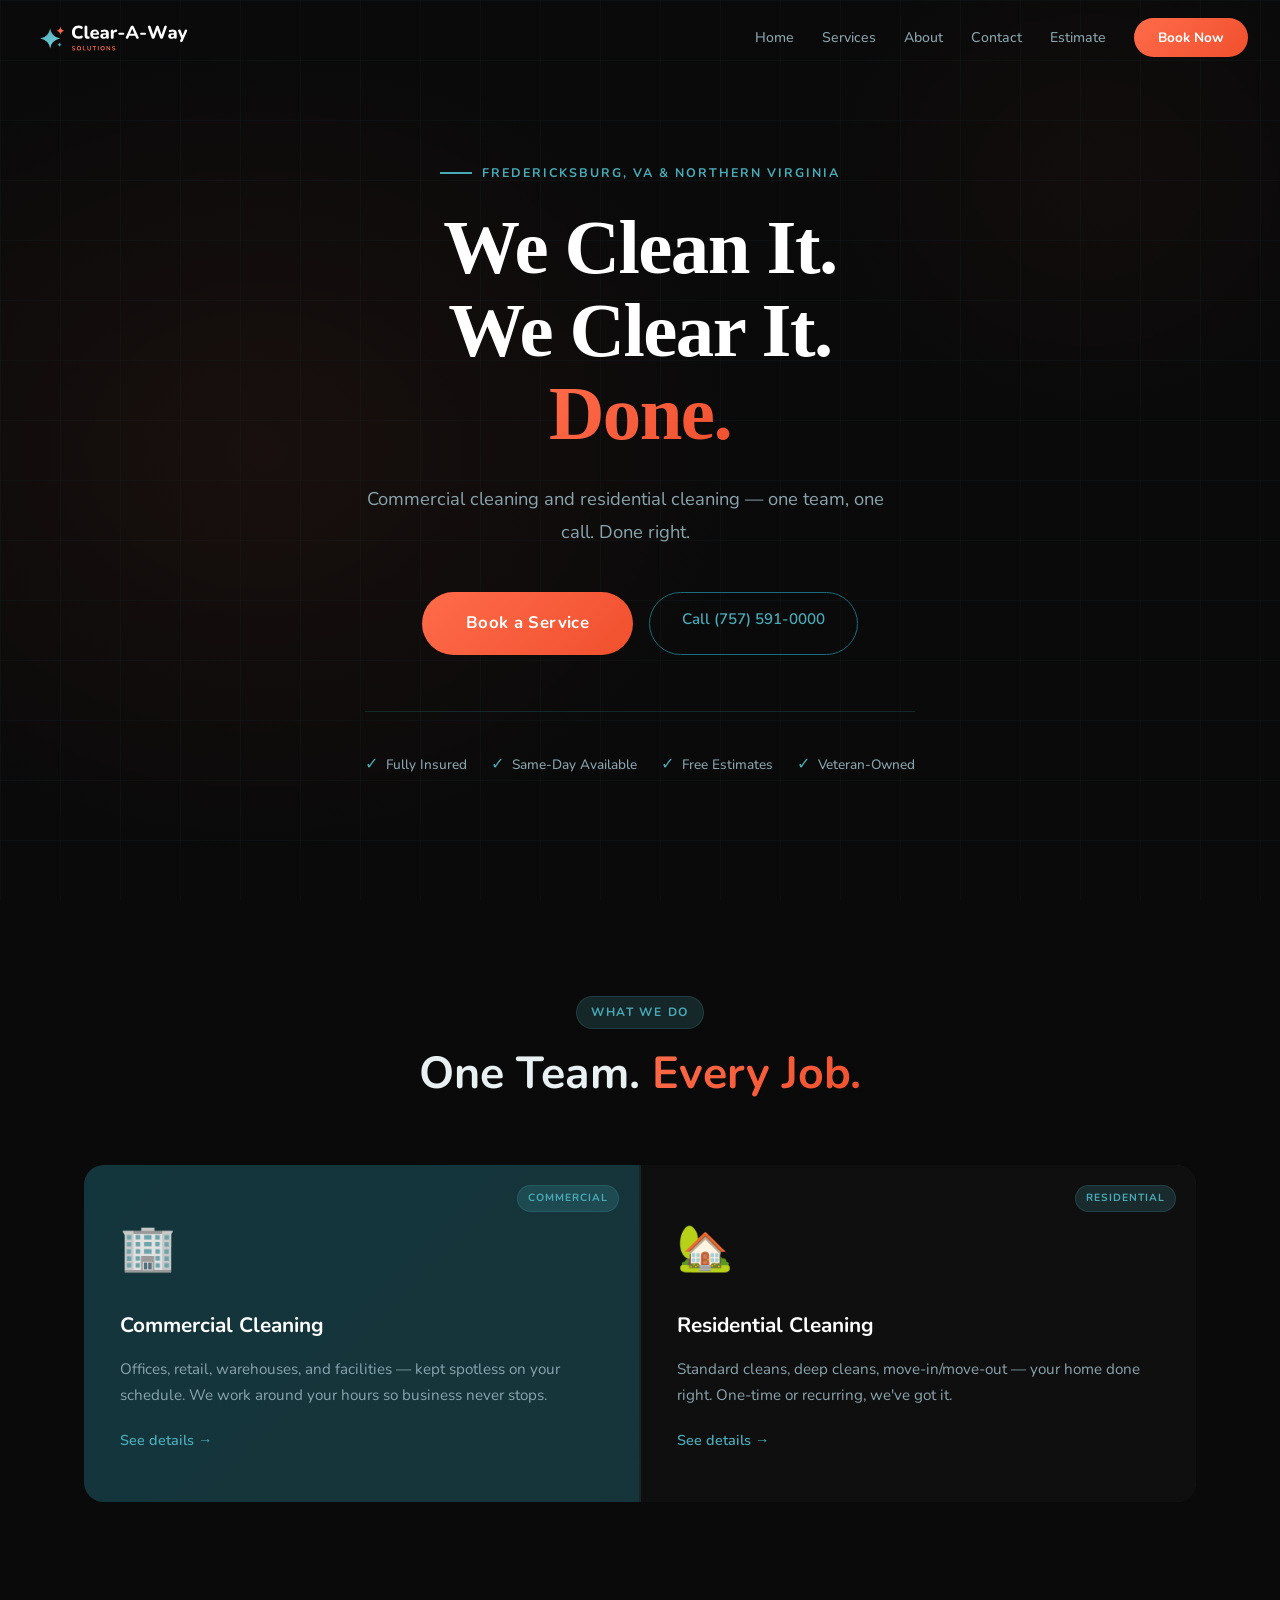
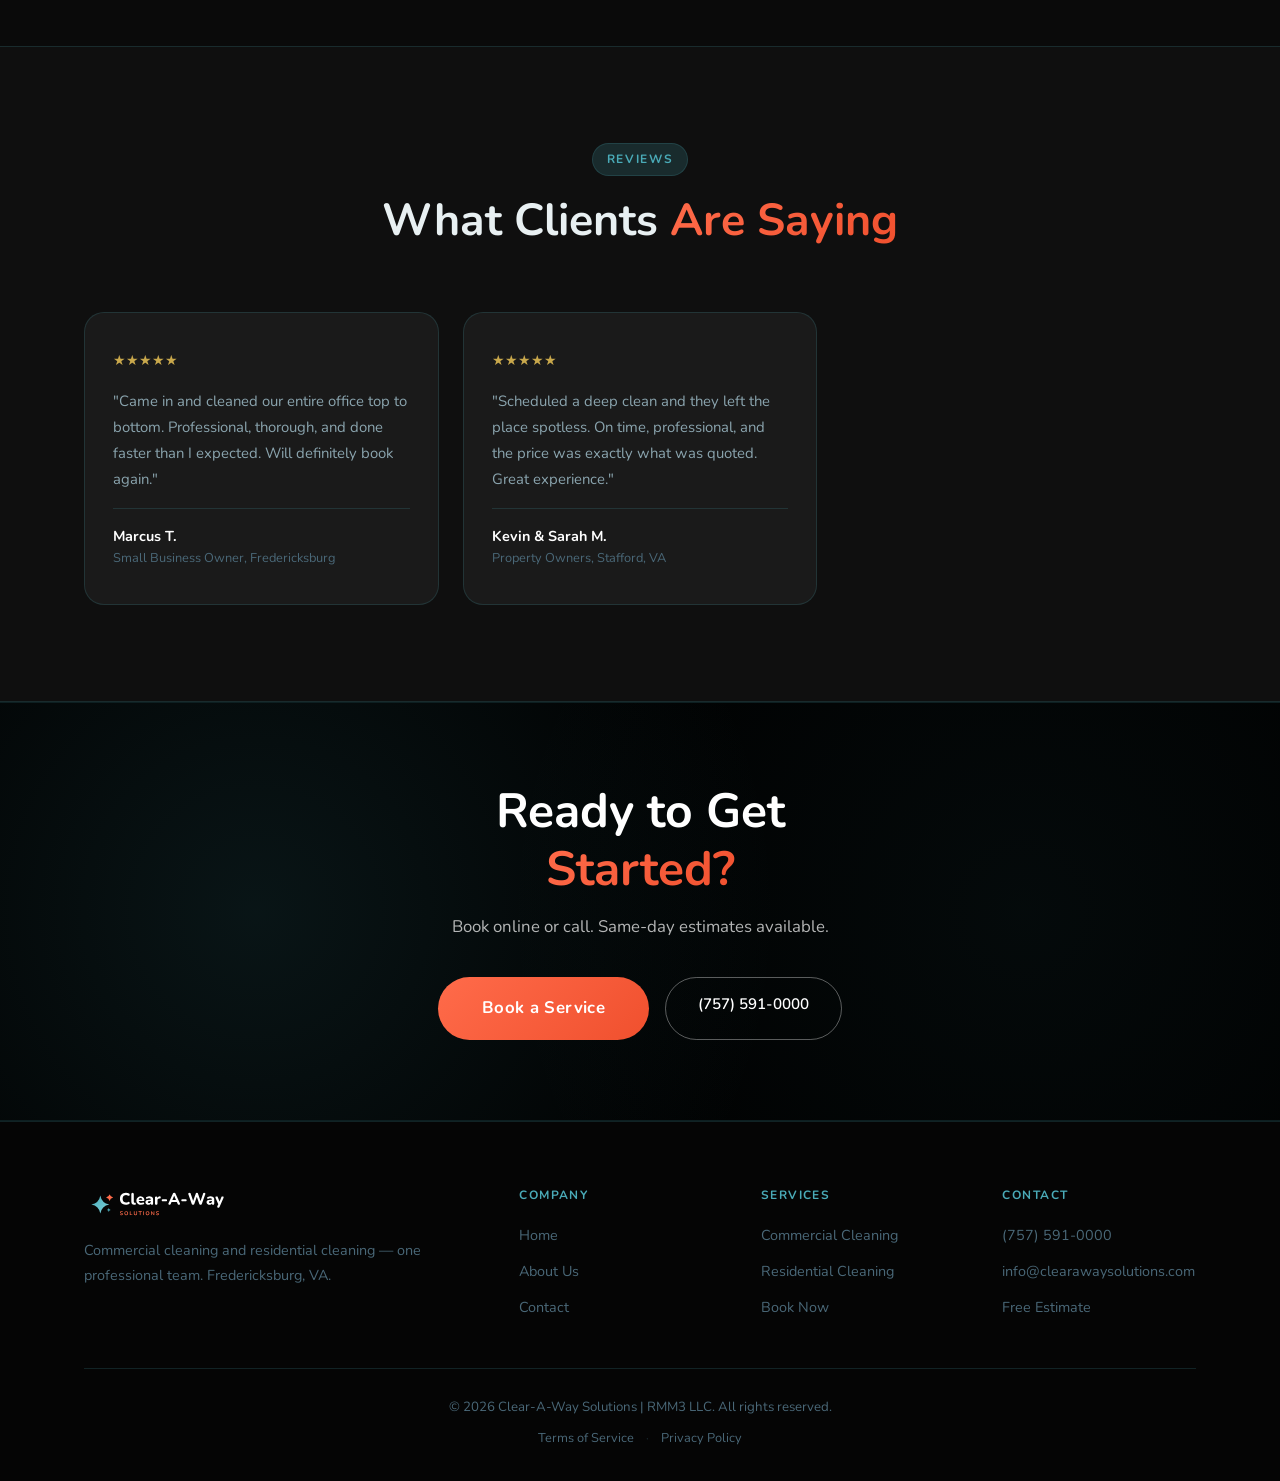
==== index.html @ 1d609810 "Site cleanup: fix stray divs, SEO files, consistency - services.html: remove stray closing divs that" ====
<!DOCTYPE html>
<html lang="en">
<head>
  <meta charset="UTF-8" />
  <meta name="viewport" content="width=device-width, initial-scale=1.0" />
  <title>Clear-A-Way Solutions | Commercial & Residential Cleaning — Fredericksburg, VA</title>
  <meta name="description" content="Clear-A-Way Solutions delivers commercial cleaning and residential cleaning in Fredericksburg, VA and Northern Virginia. One team. One call. Done right." />
  <meta name="robots" content="index, follow" />
  <link rel="canonical" href="https://clearawaysolutions.com/" />
  <meta property="og:title" content="Clear-A-Way Solutions | We Clean It. We Clear It. Done." />
  <meta property="og:description" content="Commercial cleaning and residential cleaning — delivered by one reliable team. Serving Fredericksburg, VA." />
  <meta property="og:url" content="https://clearawaysolutions.com/" />
  <meta property="og:type" content="website" />
  <script type="application/ld+json">
  {
    "@context": "https://schema.org",
    "@type": "LocalBusiness",
    "name": "Clear-A-Way Solutions",
    "legalName": "RMM3 LLC",
    "description": "Commercial cleaning and residential cleaning services. One team, one call.",
    "url": "https://clearawaysolutions.com",
    "telephone": "+17575910000",
    "email": "info@clearawaysolutions.com",
    "address": {
      "@type": "PostalAddress",
      "addressLocality": "Fredericksburg",
      "addressRegion": "VA",
      "addressCountry": "US"
    },
    "areaServed": "Fredericksburg, VA and Northern Virginia",
    "serviceType": ["Commercial Cleaning", "Residential Cleaning"],
    "priceRange": "$$"
  }
  </script>
  <link rel="icon" type="image/png" sizes="64x64"  href="favicon/favicon-64.png" />
  <link rel="icon" type="image/png" sizes="256x256" href="favicon/favicon-256.png" />
  <link rel="icon" type="image/png" sizes="512x512" href="favicon/favicon-512.png" />
  <link rel="manifest" href="site.webmanifest" />
  <meta name="theme-color" content="#000000" />
  <link rel="stylesheet" href="styles.css" />
  <link href="https://fonts.googleapis.com/css2?family=Nunito:wght@600;700;800&display=swap" rel="stylesheet" />
</head>
<body>

  <!-- Navigation -->
  <nav class="navbar" id="navbar">
    <div class="nav-container">
      <a href="/" class="nav-logo">
        <img src="logo/logo-horizontal-reverse.svg" alt="Clear-A-Way Solutions" class="logo-img" />
      </a>
      <ul class="nav-links" id="nav-links">
        <li><a href="/">Home</a></li>
        <li><a href="services">Services</a></li>
        <li><a href="about">About</a></li>
        <li><a href="contact">Contact</a></li>
        <li><a href="estimate">Estimate</a></li>
        <li><a href="book" class="nav-cta">Book Now</a></li>
      </ul>
      <button class="hamburger" id="hamburger" aria-label="Toggle menu" aria-expanded="false">
        <span></span><span></span><span></span>
      </button>
    </div>
  </nav>

  <!-- Hero -->
  <section class="hero" id="home">
    <div class="hero-bg"></div>
    <div class="hero-grid-overlay"></div>
    <div class="hero-content">
      <p class="hero-eyebrow">Fredericksburg, VA &amp; Northern Virginia</p>
      <h1>We Clean It.<br/>We Clear It.<br/><span class="gradient-text">Done.</span></h1>
      <p class="hero-sub">Commercial cleaning and residential cleaning — one team, one call. Done right.</p>
      <div class="hero-actions">
        <a href="book" class="btn-primary large">Book a Service</a>
        <a href="tel:+17575910000" class="btn-ghost">Call (757) 591-0000</a>
      </div>
      <div class="hero-badges">
        <div class="hero-badge"><span class="hero-badge-icon">✓</span> Fully Insured</div>
        <div class="hero-badge"><span class="hero-badge-icon">✓</span> Same-Day Available</div>
        <div class="hero-badge"><span class="hero-badge-icon">✓</span> Free Estimates</div>
        <div class="hero-badge"><span class="hero-badge-icon">✓</span> Veteran-Owned</div>
      </div>
    </div>
  </section>

  <!-- Services -->
  <section class="services section" id="services">
    <div class="container">
      <div class="section-header">
        <span class="section-label">What We Do</span>
        <h2>One Team. <span class="gradient-text">Every Job.</span></h2>
      </div>
      <div class="services-grid">
        <div class="service-card featured">
          <span class="service-tag">Commercial</span>
          <span class="service-icon">🏢</span>
          <h3>Commercial Cleaning</h3>
          <p>Offices, retail, warehouses, and facilities — kept spotless on your schedule. We work around your hours so business never stops.</p>
          <a href="services#commercial" class="service-link">See details &rarr;</a>
        </div>
        <div class="service-card">
          <span class="service-tag">Residential</span>
          <span class="service-icon">🏡</span>
          <h3>Residential Cleaning</h3>
          <p>Standard cleans, deep cleans, move-in/move-out — your home done right. One-time or recurring, we've got it.</p>
          <a href="services#residential" class="service-link">See details &rarr;</a>
        </div>
      </div>
    </div>
  </section>

  <!-- Testimonials -->
  <section class="testimonials section">
    <div class="container">
      <div class="section-header">
        <span class="section-label">Reviews</span>
        <h2>What Clients <span class="gradient-text">Are Saying</span></h2>
      </div>
      <div class="testimonials-grid">
        <div class="testimonial-card">
          <div class="testimonial-stars">★★★★★</div>
          <p class="testimonial-text">"Came in and cleaned our entire office top to bottom. Professional, thorough, and done faster than I expected. Will definitely book again."</p>
          <div class="testimonial-author">
            <div class="testimonial-name">Marcus T.</div>
            <div class="testimonial-role">Small Business Owner, Fredericksburg</div>
          </div>
        </div>
        <div class="testimonial-card">
          <div class="testimonial-stars">★★★★★</div>
          <p class="testimonial-text">"Scheduled a deep clean and they left the place spotless. On time, professional, and the price was exactly what was quoted. Great experience."</p>
          <div class="testimonial-author">
            <div class="testimonial-name">Kevin &amp; Sarah M.</div>
            <div class="testimonial-role">Property Owners, Stafford, VA</div>
          </div>
        </div>
      </div>
    </div>
  </section>

  <!-- CTA Band -->
  <section class="cta-band">
    <div class="cta-band-inner">
      <h2>Ready to Get<br/><span class="gradient-text">Started?</span></h2>
      <p>Book online or call. Same-day estimates available.</p>
      <div class="cta-band-actions">
        <a href="book" class="btn-primary large">Book a Service</a>
        <a href="tel:+17575910000" class="btn-ghost">(757) 591-0000</a>
      </div>
    </div>
  </section>

  <!-- Footer -->
  <footer class="footer">
    <div class="container">
      <div class="footer-grid">
        <div class="footer-brand">
          <a href="/" class="nav-logo">
            <img src="logo/logo-horizontal-reverse.svg" alt="Clear-A-Way Solutions" class="logo-img logo-footer" />
          </a>
          <p>Commercial cleaning and residential cleaning — one professional team. Fredericksburg, VA.</p>
        </div>
        <div class="footer-links">
          <h4>Company</h4>
          <ul>
            <li><a href="/">Home</a></li>
            <li><a href="about">About Us</a></li>
            <li><a href="contact">Contact</a></li>
          </ul>
        </div>
        <div class="footer-links">
          <h4>Services</h4>
          <ul>
            <li><a href="services#commercial">Commercial Cleaning</a></li>
            <li><a href="services#residential">Residential Cleaning</a></li>
            <li><a href="book">Book Now</a></li>
          </ul>
        </div>
        <div class="footer-links">
          <h4>Contact</h4>
          <ul>
            <li><a href="tel:+17575910000">(757) 591-0000</a></li>
            <li><a href="mailto:info@clearawaysolutions.com">info@clearawaysolutions.com</a></li>
            <li><a href="estimate">Free Estimate</a></li>
          </ul>
        </div>
      </div>
      <div class="footer-bottom">
        <p>&copy; 2026 Clear-A-Way Solutions | RMM3 LLC. All rights reserved.</p>
        <div class="footer-legal">
          <a href="terms">Terms of Service</a>
          <span>·</span>
          <a href="privacy">Privacy Policy</a>
        </div>
      </div>
    </div>
  </footer>

  <script src="main.js"></script>
</body>
</html>
---- styles.css ----
/* ===== RESET & BASE ===== */
*, *::before, *::after { box-sizing: border-box; margin: 0; padding: 0; }

:root {
  --teal-dark: #0f4a58;
  --teal-mid: #1a6b7c;
  --teal-light: #4aabb8;
  --teal-glow: rgba(74, 171, 184, 0.18);
  --coral: #FF6B4A;
  --coral-dark: #F0502E;
  --coral-glow: rgba(255, 107, 74, 0.2);
  --bg: #0A0A0A;
  --bg-card: #0f0f0f;
  --bg-card-2: #141414;
  --bg-card-3: #1a1a1a;
  --text: #e8f0f2;
  --text-mid: #8aa4ae;
  --text-light: #4a6878;
  --white: #ffffff;
  --border: rgba(74, 171, 184, 0.18);
  --border-solid: #1c2e36;
  --gold: #c9a84c;
  --shadow: 0 4px 24px rgba(0, 0, 0, 0.5);
  --shadow-lg: 0 12px 48px rgba(0, 0, 0, 0.7);
  --shadow-teal: 0 8px 32px rgba(74, 171, 184, 0.15);
  --radius: 12px;
  --radius-lg: 20px;
}

html { scroll-behavior: smooth; }

body {
  font-family: 'Nunito', sans-serif;
  color: var(--text);
  background: var(--bg);
  line-height: 1.6;
  overflow-x: hidden;
}

.container { max-width: 1160px; margin: 0 auto; padding: 0 24px; }
.section { padding: 96px 0; }

/* ===== GRADIENT TEXT ===== */
.gradient-text {
  background: linear-gradient(135deg, var(--coral), var(--coral-dark));
  -webkit-background-clip: text;
  -webkit-text-fill-color: transparent;
  background-clip: text;
}

/* ===== BUTTONS ===== */
.btn-primary {
  display: inline-block;
  background: linear-gradient(135deg, var(--coral), var(--coral-dark));
  color: var(--white);
  padding: 14px 32px;
  border-radius: 50px;
  text-decoration: none;
  font-weight: 700;
  font-size: 0.95rem;
  letter-spacing: 0.02em;
  transition: transform 0.2s, box-shadow 0.2s;
  border: none;
  cursor: pointer;
}
.btn-primary:hover { transform: translateY(-2px); box-shadow: 0 8px 32px var(--coral-glow); }
.btn-primary.large { padding: 18px 44px; font-size: 1.05rem; }
.btn-primary.full-width { width: 100%; text-align: center; }

.btn-ghost {
  display: inline-block;
  color: var(--teal-light);
  padding: 14px 32px;
  border-radius: 50px;
  text-decoration: none;
  font-weight: 600;
  font-size: 0.95rem;
  border: 1.5px solid var(--teal-mid);
  transition: background 0.2s, border-color 0.2s;
}
.btn-ghost:hover { background: var(--teal-glow); border-color: var(--teal-light); }

/* ===== SECTION LABELS ===== */
.section-label {
  display: inline-block;
  text-transform: uppercase;
  letter-spacing: 0.14em;
  font-size: 0.75rem;
  font-weight: 700;
  color: var(--teal-light);
  background: var(--teal-glow);
  border: 1px solid var(--border);
  padding: 6px 14px;
  border-radius: 50px;
  margin-bottom: 18px;
}

.section-header {
  text-align: center;
  max-width: 640px;
  margin: 0 auto 64px;
}
.section-header h2 { font-size: clamp(2rem, 4vw, 2.8rem); line-height: 1.2; margin-bottom: 16px; }
.section-header p { color: var(--text-mid); font-size: 1.05rem; }

/* ===== NAVBAR ===== */
.navbar {
  position: fixed;
  top: 0; left: 0; right: 0;
  z-index: 100;
  padding: 0;
  transition: background 0.3s, box-shadow 0.3s, border-color 0.3s;
  border-bottom: 1px solid transparent;
}
.navbar.scrolled {
  background: rgba(10, 10, 10, 0.96);
  backdrop-filter: blur(12px);
  box-shadow: 0 2px 24px rgba(0, 0, 0, 0.5);
  border-bottom-color: var(--border);
}
.nav-container {
  max-width: 1400px;
  margin: 0 auto;
  padding: 0 32px;
  height: 76px;
  display: flex;
  align-items: center;
  justify-content: space-between;
}
.nav-logo { display: flex; align-items: center; text-decoration: none; }
.logo-img { height: 40px; width: auto; display: block; }
.logo-img.logo-footer { height: 36px; }
.nav-links {
  display: flex;
  align-items: center;
  gap: 28px;
  list-style: none;
}
.nav-links a {
  text-decoration: none;
  color: var(--text-mid);
  font-size: 0.88rem;
  font-weight: 500;
  transition: color 0.2s;
}
.nav-links a:hover { color: var(--teal-light); }
.nav-links .nav-cta {
  background: linear-gradient(135deg, var(--coral), var(--coral-dark));
  color: var(--white) !important;
  padding: 10px 24px;
  border-radius: 50px;
  font-weight: 700;
  font-size: 0.85rem;
  transition: transform 0.2s, box-shadow 0.2s !important;
}
.nav-links .nav-cta:hover { transform: translateY(-1px); box-shadow: 0 4px 16px var(--coral-glow); opacity: 1; }
.hamburger { display: none; flex-direction: column; gap: 5px; background: none; border: none; cursor: pointer; padding: 4px; }
.hamburger span { display: block; width: 24px; height: 2px; background: var(--text-mid); border-radius: 2px; transition: 0.3s; }

/* ===== HERO ===== */
.hero {
  min-height: 100vh;
  display: flex;
  align-items: center;
  justify-content: center;
  position: relative;
  overflow: hidden;
  padding: 120px 24px 80px;
}
.hero-bg {
  position: absolute;
  inset: 0;
  background:
    radial-gradient(ellipse 60% 70% at 20% 50%, rgba(255, 107, 74, 0.06) 0%, transparent 65%),
    radial-gradient(ellipse 40% 50% at 85% 20%, rgba(255, 107, 74, 0.03) 0%, transparent 55%);
  z-index: 0;
}
.hero-grid-overlay {
  position: absolute;
  inset: 0;
  background-image:
    linear-gradient(rgba(74,171,184,0.04) 1px, transparent 1px),
    linear-gradient(90deg, rgba(74,171,184,0.04) 1px, transparent 1px);
  background-size: 60px 60px;
  z-index: 1;
}
.hero-content {
  position: relative;
  z-index: 2;
  max-width: 760px;
  margin: 0 auto;
  text-align: center;
}
.hero-content .hero-eyebrow {
  justify-content: center;
}
.hero-content .hero-actions {
  justify-content: center;
}
.hero-content .hero-badges {
  justify-content: center;
}
.hero-eyebrow {
  font-size: 0.78rem;
  font-weight: 700;
  letter-spacing: 0.16em;
  text-transform: uppercase;
  color: var(--teal-light);
  margin-bottom: 24px;
  display: flex;
  align-items: center;
  gap: 10px;
}
.hero-eyebrow::before {
  content: '';
  display: block;
  width: 32px;
  height: 2px;
  background: var(--teal-light);
}
.hero h1 {
  font-family: 'Playfair Display', serif;
  font-size: clamp(3rem, 6vw, 5.2rem);
  line-height: 1.08;
  color: var(--white);
  margin-bottom: 28px;
  letter-spacing: -0.02em;
}
.hero-sub {
  font-size: 1.15rem;
  color: var(--text-mid);
  line-height: 1.75;
  max-width: 520px;
  margin-bottom: 44px;
}
.hero-actions { display: flex; gap: 16px; flex-wrap: wrap; }

.hero-badges {
  display: flex;
  gap: 24px;
  flex-wrap: wrap;
  margin-top: 56px;
  padding-top: 40px;
  border-top: 1px solid var(--border);
}
.hero-badge {
  display: flex;
  align-items: center;
  gap: 8px;
  font-size: 0.85rem;
  color: var(--text-mid);
  font-weight: 500;
}
.hero-badge-icon { color: var(--teal-light); font-size: 1rem; }

/* ===== STATS BAR ===== */
.stats-bar {
  background: var(--bg-card);
  border-top: 1px solid var(--border);
  border-bottom: 1px solid var(--border);
  padding: 36px 0;
}
.stats-grid {
  display: grid;
  grid-template-columns: repeat(4, 1fr);
  gap: 0;
}
.stat-item {
  text-align: center;
  padding: 0 24px;
  border-right: 1px solid var(--border);
}
.stat-item:last-child { border-right: none; }
.stat-number {
  font-size: 2.4rem;
  font-weight: 800;
  line-height: 1;
  margin-bottom: 6px;
  background: linear-gradient(135deg, var(--teal-mid), var(--teal-light));
  -webkit-background-clip: text;
  -webkit-text-fill-color: transparent;
  background-clip: text;
}
.stat-label { font-size: 0.85rem; color: var(--text-light); font-weight: 500; }

/* ===== SERVICES ===== */
.services { background: var(--bg); }
.services-grid {
  display: grid;
  grid-template-columns: repeat(2, 1fr);
  gap: 2px;
  background: var(--border);
  border-radius: var(--radius-lg);
  overflow: hidden;
  margin-bottom: 48px;
}
.service-card {
  background: var(--bg-card);
  padding: 48px 36px;
  transition: background 0.2s;
  position: relative;
}
.service-card:hover { background: var(--bg-card-2); }
.service-card.featured {
  background: linear-gradient(135deg, rgba(15,74,88,0.4), rgba(26,107,124,0.2));
}
.service-card.featured:hover {
  background: linear-gradient(135deg, rgba(15,74,88,0.55), rgba(26,107,124,0.35));
}
.service-icon {
  font-size: 2.8rem;
  margin-bottom: 24px;
  display: block;
}
.service-card h3 {
  font-size: 1.3rem;
  font-weight: 700;
  color: var(--white);
  margin-bottom: 14px;
}
.service-card p { color: var(--text-mid); font-size: 0.95rem; line-height: 1.75; margin-bottom: 12px; }
.service-tag {
  position: absolute;
  top: 20px; right: 20px;
  background: var(--teal-glow);
  border: 1px solid var(--border);
  color: var(--teal-light);
  font-size: 0.65rem;
  font-weight: 700;
  letter-spacing: 0.1em;
  padding: 4px 10px;
  border-radius: 50px;
  text-transform: uppercase;
}
.service-features {
  list-style: none;
  display: flex;
  flex-direction: column;
  gap: 8px;
}
.service-features li {
  font-size: 0.87rem;
  color: var(--text-mid);
  padding-left: 18px;
  position: relative;
}
.service-features li::before {
  content: '→';
  position: absolute;
  left: 0;
  color: var(--teal-light);
  font-size: 0.8rem;
}
.service-link {
  display: inline-block;
  color: var(--teal-light);
  font-size: 0.9rem;
  font-weight: 600;
  text-decoration: none;
  margin-top: 8px;
  transition: color 0.2s;
}
.service-link:hover { color: var(--white); }

.services-cta {
  text-align: center;
  padding: 48px 40px;
  background: var(--bg-card);
  border: 1px solid var(--border);
  border-radius: var(--radius-lg);
}
.services-cta h3 { font-size: 1.6rem; font-weight: 700; color: var(--white); margin-bottom: 12px; }
.services-cta p { color: var(--text-mid); margin-bottom: 28px; }
.services-cta-actions { display: flex; gap: 16px; justify-content: center; flex-wrap: wrap; }

/* ===== TRUST STRIP ===== */
.trust-strip {
  display: flex;
  flex-wrap: wrap;
  justify-content: center;
  gap: 10px 28px;
  margin-top: 40px;
  padding-top: 28px;
  border-top: 1px solid var(--border);
}
.trust-strip span {
  position: relative;
  color: var(--text-mid);
  font-size: 0.88rem;
  font-weight: 600;
  padding-left: 22px;
}
.trust-strip span::before { content: '✓'; position: absolute; left: 0; color: var(--teal-light); font-weight: 700; }

/* ===== WHY US ===== */
.why-us { background: var(--bg-card); border-top: 1px solid var(--border); border-bottom: 1px solid var(--border); }
.why-grid {
  display: grid;
  grid-template-columns: repeat(4, 1fr);
  gap: 32px;
}
.why-item {
  padding: 32px 0;
  border-top: 2px solid var(--border);
  transition: border-color 0.2s;
}
.why-item:hover { border-top-color: var(--teal-light); }
.why-number { font-size: 2.8rem; font-weight: 800; color: var(--border-solid); line-height: 1; margin-bottom: 16px; }
.why-item h3 { font-size: 1.05rem; font-weight: 700; color: var(--white); margin-bottom: 12px; }
.why-item p { color: var(--text-mid); font-size: 0.9rem; line-height: 1.7; }

/* ===== PROCESS ===== */
.process { background: var(--bg); }
.process-track {
  max-width: 760px;
  margin: 0 auto;
  display: flex;
  flex-direction: column;
  gap: 0;
}
.process-step {
  display: flex;
  align-items: flex-start;
  gap: 28px;
  padding: 32px 36px;
  background: var(--bg-card);
  border: 1px solid var(--border);
  border-radius: var(--radius-lg);
  transition: border-color 0.2s, transform 0.2s;
  position: relative;
}
.process-step:hover { border-color: var(--teal-mid); transform: translateX(4px); }
.process-connector {
  display: flex;
  justify-content: center;
  align-items: center;
  height: 20px;
  color: var(--teal-mid);
  font-size: 1.2rem;
}
.step-number {
  min-width: 52px;
  height: 52px;
  border-radius: 50%;
  background: linear-gradient(135deg, var(--teal-dark), var(--teal-mid));
  color: var(--white);
  font-size: 1.25rem;
  font-weight: 800;
  display: flex;
  align-items: center;
  justify-content: center;
  flex-shrink: 0;
}
.step-content h3 { font-size: 1.1rem; font-weight: 700; color: var(--white); margin-bottom: 8px; }
.step-content p { color: var(--text-mid); font-size: 0.93rem; line-height: 1.7; }

/* ===== ABOUT SECTION (homepage) ===== */
.about-band { background: var(--bg-card); border-top: 1px solid var(--border); border-bottom: 1px solid var(--border); }
.about-band-grid {
  display: grid;
  grid-template-columns: 1fr 1fr;
  gap: 80px;
  align-items: center;
}
.about-band-text h2 { font-size: clamp(2rem, 4vw, 2.8rem); line-height: 1.2; margin-bottom: 20px; }
.about-band-text p { color: var(--text-mid); line-height: 1.8; margin-bottom: 16px; font-size: 0.97rem; }
.about-band-visual {
  display: grid;
  grid-template-columns: 1fr 1fr;
  gap: 16px;
}
.about-card {
  background: var(--bg-card-3);
  border: 1px solid var(--border);
  border-radius: var(--radius);
  padding: 28px 24px;
  transition: border-color 0.2s;
}
.about-card:hover { border-color: var(--teal-mid); }
.about-card-icon { font-size: 1.8rem; margin-bottom: 12px; }
.about-card h4 { font-size: 0.95rem; font-weight: 700; color: var(--white); margin-bottom: 6px; }
.about-card p { font-size: 0.82rem; color: var(--text-mid); line-height: 1.6; }

/* ===== CONTACT / FORM ===== */
.contact-section { background: var(--bg); }
.contact-grid { display: grid; grid-template-columns: 1fr 1.5fr; gap: 72px; align-items: start; }
.contact-info h2 { font-size: clamp(1.8rem, 3.5vw, 2.4rem); line-height: 1.25; margin-bottom: 16px; }
.contact-info p { color: var(--text-mid); line-height: 1.8; margin-bottom: 32px; }
.contact-details { display: flex; flex-direction: column; gap: 20px; }
.contact-item { display: flex; align-items: center; gap: 14px; }
.contact-item a { color: var(--text-mid); text-decoration: none; font-size: 0.97rem; font-weight: 500; transition: color 0.2s; }
.contact-item a:hover { color: var(--teal-light); }
.contact-item span.val { color: var(--text-mid); font-size: 0.97rem; }
.contact-icon {
  width: 40px;
  height: 40px;
  border-radius: 50%;
  background: var(--teal-glow);
  border: 1px solid var(--border);
  display: flex;
  align-items: center;
  justify-content: center;
  font-size: 1rem;
  flex-shrink: 0;
}

.contact-form {
  background: var(--bg-card);
  border: 1px solid var(--border);
  border-radius: var(--radius-lg);
  padding: 44px;
  display: flex;
  flex-direction: column;
  gap: 20px;
}
.form-row { display: grid; grid-template-columns: 1fr 1fr; gap: 16px; }
.form-group { display: flex; flex-direction: column; gap: 8px; }
.form-group label { font-size: 0.82rem; font-weight: 600; color: var(--text-mid); letter-spacing: 0.04em; text-transform: uppercase; }
.form-group input, .form-group select, .form-group textarea {
  padding: 14px 16px;
  border: 1.5px solid var(--border-solid);
  border-radius: 10px;
  font-size: 0.93rem;
  font-family: 'Inter', sans-serif;
  color: var(--text);
  background: var(--bg-card-3);
  transition: border-color 0.2s, box-shadow 0.2s;
  outline: none;
}
.form-group input::placeholder, .form-group textarea::placeholder { color: var(--text-light); }
.form-group select option { background: #1a1a1a; color: var(--text); }
.form-group input:focus, .form-group select:focus, .form-group textarea:focus {
  border-color: var(--teal-mid);
  box-shadow: 0 0 0 3px rgba(74, 171, 184, 0.1);
}
.form-group textarea { resize: vertical; }
.form-note { font-size: 0.78rem; color: var(--text-light); text-align: center; }

/* ===== CTA BAND ===== */
.cta-band {
  background: #000000;
  border-top: 1px solid var(--border);
  border-bottom: 1px solid var(--border);
  text-align: center;
  padding: 80px 24px;
  position: relative;
  overflow: hidden;
}
.cta-band::before {
  content: '';
  position: absolute;
  inset: 0;
  background-image:
    radial-gradient(circle at 20% 50%, rgba(74,171,184,0.12) 0%, transparent 50%),
    radial-gradient(circle at 80% 50%, rgba(74,171,184,0.06) 0%, transparent 50%);
}
.cta-band-inner { position: relative; z-index: 1; max-width: 600px; margin: 0 auto; }
.cta-band h2 { font-size: clamp(2rem, 4vw, 3rem); color: var(--white); margin-bottom: 16px; line-height: 1.2; }
.cta-band p { color: rgba(255,255,255,0.7); margin-bottom: 36px; font-size: 1.05rem; }
.cta-band-actions { display: flex; gap: 16px; justify-content: center; flex-wrap: wrap; }
.cta-band .btn-ghost { color: var(--white); border-color: rgba(255,255,255,0.35); }
.cta-band .btn-ghost:hover { background: rgba(255,255,255,0.1); }

/* ===== FOOTER ===== */
.footer {
  background: #050505;
  border-top: 1px solid var(--border);
  padding: 64px 0 32px;
}
.footer-grid { display: grid; grid-template-columns: 2fr 1fr 1fr 1fr; gap: 48px; margin-bottom: 48px; }
.footer-brand p { color: var(--text-light); font-size: 0.9rem; line-height: 1.7; margin-top: 16px; }
.footer-links h4 { font-size: 0.75rem; font-weight: 700; text-transform: uppercase; letter-spacing: 0.12em; color: var(--teal-light); margin-bottom: 18px; }
.footer-links ul { list-style: none; display: flex; flex-direction: column; gap: 10px; }
.footer-links a { color: var(--text-light); text-decoration: none; font-size: 0.9rem; transition: color 0.2s; }
.footer-links a:hover { color: var(--teal-light); }
.footer-bottom { border-top: 1px solid var(--border); padding-top: 28px; display: flex; flex-direction: column; gap: 10px; align-items: center; text-align: center; }
.footer-bottom p { color: var(--text-light); font-size: 0.83rem; }
.footer-legal { display: flex; align-items: center; gap: 12px; }
.footer-legal a { color: var(--text-light); font-size: 0.8rem; text-decoration: none; transition: color 0.2s; }
.footer-legal a:hover { color: var(--teal-light); }
.footer-legal span { color: var(--border-solid); font-size: 0.75rem; }

/* ===== LEGAL PAGES ===== */
.legal-page { padding: 140px 0 80px; min-height: 100vh; }
.legal-page h1 { font-size: 2.4rem; font-weight: 800; color: var(--white); margin-bottom: 8px; }
.legal-date { color: var(--text-light); font-size: 0.88rem; margin-bottom: 40px; }
.legal-page h2 { font-size: 1.2rem; font-weight: 700; color: var(--white); margin: 36px 0 12px; }
.legal-page p { color: var(--text-mid); line-height: 1.8; margin-bottom: 12px; font-size: 0.95rem; }
.legal-page ul { color: var(--text-mid); line-height: 1.8; font-size: 0.95rem; padding-left: 24px; margin-bottom: 12px; }
.legal-page ul li { margin-bottom: 6px; }

/* ===== ABOUT PAGE ===== */
.page-hero {
  padding: 140px 24px 80px;
  background: var(--bg);
  position: relative;
  overflow: hidden;
}
.page-hero-bg {
  position: absolute;
  inset: 0;
  background: none;
}
.page-hero-inner { position: relative; z-index: 1; max-width: 720px; margin: 0 auto; text-align: center; }
.page-hero h1 { font-size: clamp(2.4rem, 5vw, 4rem); line-height: 1.1; margin-bottom: 20px; color: var(--white); }
.page-hero p { font-size: 1.1rem; color: var(--text-mid); line-height: 1.75; }

/* ===== BOOK PAGE ===== */
.book-section { background: var(--bg); padding: 120px 0 80px; }
.book-cal-header { text-align: center; max-width: 640px; margin: 0 auto 40px; }
.book-cal-header h2 { font-size: clamp(1.8rem, 3.5vw, 2.6rem); font-weight: 800; color: var(--white); margin-bottom: 12px; }
.book-cal-header > p { color: var(--text-mid); line-height: 1.8; }
#cal-embed { min-height: 700px; width: 100%; border-radius: var(--radius-lg); overflow: hidden; }

/* ===== SERVICES PAGE ===== */
.services-page-grid {
  display: flex;
  flex-direction: column;
  gap: 64px;
}
.service-block {
  display: grid;
  grid-template-columns: 1fr 1fr;
  gap: 64px;
  align-items: center;
}
.service-block.reverse { direction: rtl; }
.service-block.reverse > * { direction: ltr; }
.service-block-text h2 { font-size: clamp(1.8rem, 3.5vw, 2.4rem); line-height: 1.2; margin-bottom: 16px; }
.service-block-text p { color: var(--text-mid); line-height: 1.8; margin-bottom: 16px; font-size: 0.97rem; }
.service-block-visual {
  background: var(--bg-card);
  border: 1px solid var(--border);
  border-radius: var(--radius-lg);
  padding: 48px 40px;
  display: flex;
  flex-direction: column;
  gap: 16px;
}
.service-block-icon { font-size: 3.5rem; margin-bottom: 8px; }
.service-detail-item {
  display: flex;
  align-items: flex-start;
  gap: 12px;
  padding: 12px 0;
  border-bottom: 1px solid var(--border);
}
.service-detail-item:last-child { border-bottom: none; }
.sdi-icon { color: var(--teal-light); font-size: 1rem; margin-top: 2px; flex-shrink: 0; }
.sdi-text h4 { font-size: 0.93rem; font-weight: 600; color: var(--white); margin-bottom: 4px; }
.sdi-text p { font-size: 0.85rem; color: var(--text-mid); line-height: 1.5; }

/* ===== SMS CONSENT ===== */
.sms-consent { margin-top: 4px; }
.checkbox-label { display: flex; align-items: flex-start; gap: 10px; cursor: pointer; }
.checkbox-label input[type="checkbox"] { margin-top: 3px; flex-shrink: 0; accent-color: var(--teal-mid); width: 16px; height: 16px; }
.checkbox-label span { font-size: 0.78rem; color: var(--text-light); line-height: 1.5; }
.checkbox-label a { color: var(--teal-light); }

/* ===== TESTIMONIALS ===== */
.testimonials { background: var(--bg-card); border-top: 1px solid var(--border); border-bottom: 1px solid var(--border); }
.testimonials-grid { display: grid; grid-template-columns: repeat(3, 1fr); gap: 24px; }
.testimonial-card {
  background: var(--bg-card-3);
  border: 1px solid var(--border);
  border-radius: var(--radius-lg);
  padding: 36px 28px;
  display: flex;
  flex-direction: column;
  gap: 16px;
}
.testimonial-stars { color: var(--gold); font-size: 0.9rem; }
.testimonial-text { color: var(--text-mid); font-size: 0.93rem; line-height: 1.75; flex: 1; }
.testimonial-author { border-top: 1px solid var(--border); padding-top: 16px; }
.testimonial-name { font-size: 0.9rem; font-weight: 700; color: var(--white); }
.testimonial-role { font-size: 0.8rem; color: var(--text-light); }

/* ===== RESPONSIVE ===== */
@media (max-width: 1100px) {
  .nav-links { gap: 20px; }
}

@media (max-width: 960px) {
  .nav-links { display: none; position: fixed; top: 76px; left: 0; right: 0; background: rgba(10,10,10,0.98); flex-direction: column; padding: 28px 24px; box-shadow: var(--shadow-lg); gap: 24px; border-bottom: 1px solid var(--border); backdrop-filter: blur(12px); }
  .nav-links.open { display: flex; }
  .hamburger { display: flex; }
  .about-band-grid { grid-template-columns: 1fr; gap: 48px; }
  .contact-grid { grid-template-columns: 1fr; gap: 40px; }
  .book-grid { grid-template-columns: 1fr; gap: 48px; }
  .book-info { position: static; }
  .service-block { grid-template-columns: 1fr; gap: 40px; }
  .service-block.reverse { direction: ltr; }
}

@media (max-width: 768px) {
  .logo-img { height: 32px; }
  .section { padding: 64px 0; }
  .hero { padding: 110px 24px 64px; }
  .services-grid { grid-template-columns: 1fr; }
  .stats-grid { grid-template-columns: repeat(2, 1fr); }
  .stat-item:nth-child(2) { border-right: none; }
  .stat-item:nth-child(3) { border-right: 1px solid var(--border); border-top: 1px solid var(--border); }
  .stat-item:nth-child(4) { border-top: 1px solid var(--border); border-right: none; }
  .stat-item { padding: 16px; }
  .why-grid { grid-template-columns: repeat(2, 1fr); }
  .testimonials-grid { grid-template-columns: 1fr; }
  .footer-grid { grid-template-columns: 1fr 1fr; }
  .form-row { grid-template-columns: 1fr; }
  .contact-form { padding: 28px 24px; }
  .book-form { padding: 28px 24px; }
  .hero-badges { gap: 16px; }
  .about-band-visual { grid-template-columns: 1fr; }
}

@media (max-width: 480px) {
  .hero h1 { font-size: 2.8rem; }
  .stats-grid { grid-template-columns: 1fr 1fr; }
  .why-grid { grid-template-columns: 1fr; }
  .footer-grid { grid-template-columns: 1fr; }
}
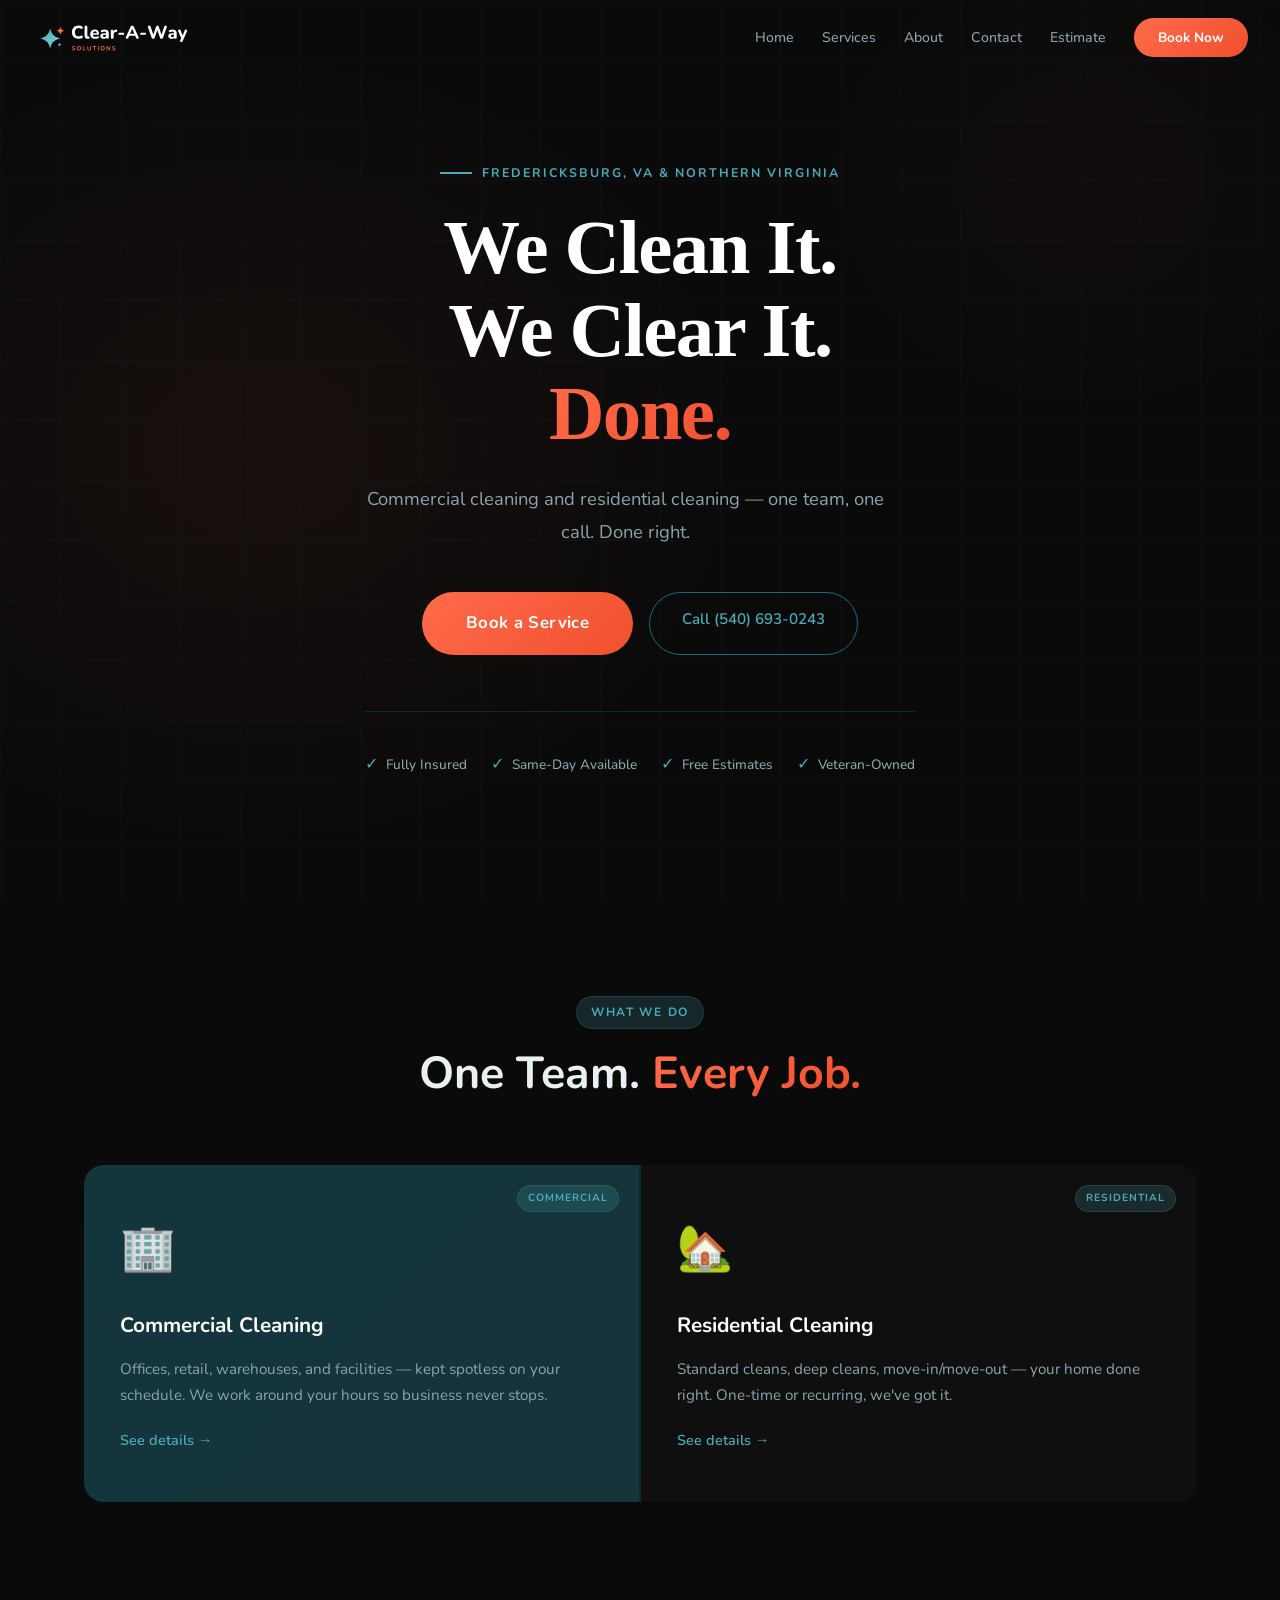
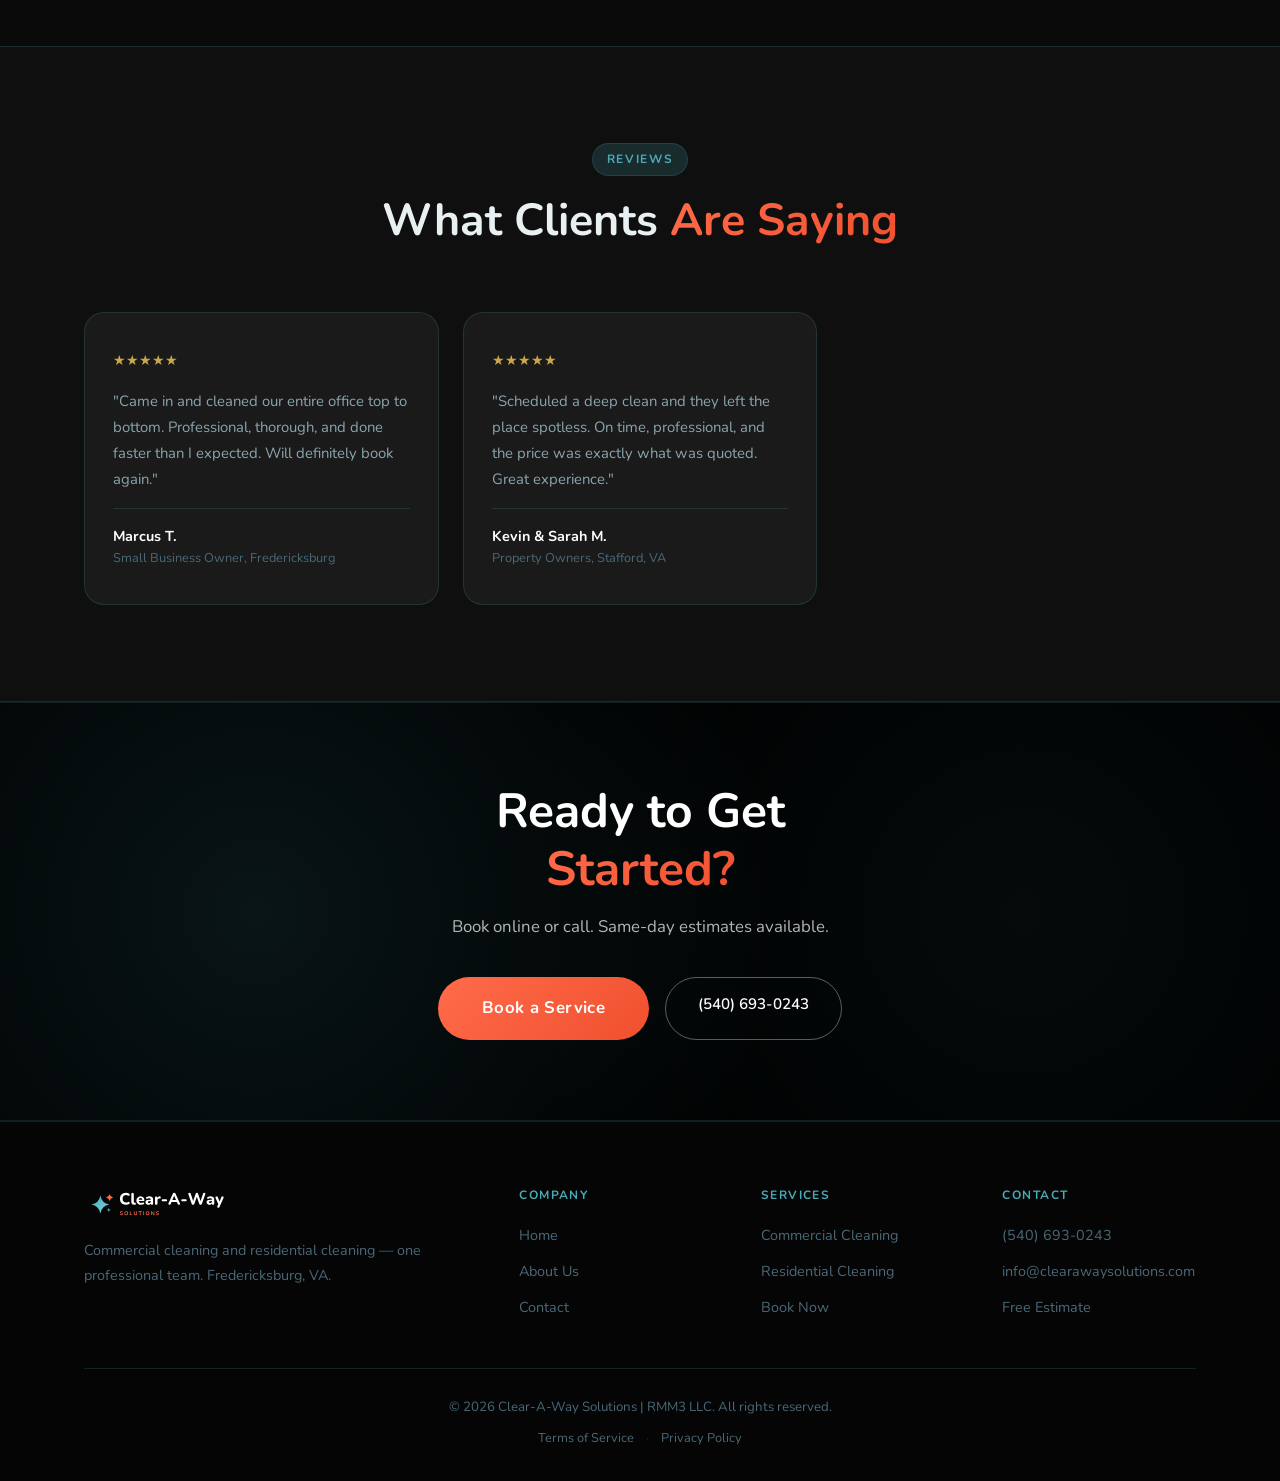
==== commit b3e4541d: "Update phone number sitewide to (540) 693-0243" ====
--- a/index.html
+++ b/index.html
@@ -1,6 +1,17 @@
 <!DOCTYPE html>
 <html lang="en">
 <head>
+
+  <!-- Google tag (gtag.js) -->
+  <script async src="https://www.googletagmanager.com/gtag/js?id=AW-18367453806"></script>
+  <script>
+    window.dataLayer = window.dataLayer || [];
+    function gtag(){dataLayer.push(arguments);}
+    gtag('js', new Date());
+
+    gtag('config', 'AW-18367453806');
+  </script>
+
   <meta charset="UTF-8" />
   <meta name="viewport" content="width=device-width, initial-scale=1.0" />
   <title>Clear-A-Way Solutions | Commercial & Residential Cleaning — Fredericksburg, VA</title>
@@ -19,7 +30,7 @@
     "legalName": "RMM3 LLC",
     "description": "Commercial cleaning and residential cleaning services. One team, one call.",
     "url": "https://clearawaysolutions.com",
-    "telephone": "+17575910000",
+    "telephone": "+15406930243",
     "email": "info@clearawaysolutions.com",
     "address": {
       "@type": "PostalAddress",
@@ -72,7 +83,7 @@
       <p class="hero-sub">Commercial cleaning and residential cleaning — one team, one call. Done right.</p>
       <div class="hero-actions">
         <a href="book" class="btn-primary large">Book a Service</a>
-        <a href="tel:+17575910000" class="btn-ghost">Call (757) 591-0000</a>
+        <a href="tel:+15406930243" class="btn-ghost">Call (540) 693-0243</a>
       </div>
       <div class="hero-badges">
         <div class="hero-badge"><span class="hero-badge-icon">✓</span> Fully Insured</div>
@@ -144,7 +155,7 @@
       <p>Book online or call. Same-day estimates available.</p>
       <div class="cta-band-actions">
         <a href="book" class="btn-primary large">Book a Service</a>
-        <a href="tel:+17575910000" class="btn-ghost">(757) 591-0000</a>
+        <a href="tel:+15406930243" class="btn-ghost">(540) 693-0243</a>
       </div>
     </div>
   </section>
@@ -178,7 +189,7 @@
         <div class="footer-links">
           <h4>Contact</h4>
           <ul>
-            <li><a href="tel:+17575910000">(757) 591-0000</a></li>
+            <li><a href="tel:+15406930243">(540) 693-0243</a></li>
             <li><a href="mailto:info@clearawaysolutions.com">info@clearawaysolutions.com</a></li>
             <li><a href="estimate">Free Estimate</a></li>
           </ul>
--- a/styles.css
+++ b/styles.css
@@ -612,6 +612,54 @@
 .book-cal-header > p { color: var(--text-mid); line-height: 1.8; }
 #cal-embed { min-height: 700px; width: 100%; border-radius: var(--radius-lg); overflow: hidden; }
 
+/* ===== THANK YOU PAGE ===== */
+.thanks-section { background: var(--bg); padding: 140px 0 96px; min-height: 70vh; }
+.thanks-card {
+  max-width: 680px;
+  margin: 0 auto;
+  text-align: center;
+  background: var(--bg-card);
+  border: 1px solid var(--border);
+  border-radius: var(--radius-lg);
+  padding: 56px 40px 48px;
+  box-shadow: var(--shadow-teal);
+}
+.thanks-check {
+  width: 72px;
+  height: 72px;
+  margin: 0 auto 24px;
+  border-radius: 50%;
+  background: linear-gradient(135deg, var(--teal-mid), var(--teal-light));
+  color: var(--white);
+  font-size: 2.2rem;
+  font-weight: 800;
+  line-height: 72px;
+  box-shadow: 0 8px 32px var(--teal-glow);
+}
+.thanks-card h1 { font-size: clamp(2rem, 4vw, 3rem); font-weight: 800; color: var(--white); margin-bottom: 14px; }
+.thanks-lead { color: var(--text-mid); line-height: 1.8; max-width: 480px; margin: 0 auto 36px; }
+.thanks-steps { text-align: left; max-width: 480px; margin: 0 auto 36px; display: flex; flex-direction: column; gap: 20px; }
+.thanks-step { display: flex; gap: 16px; align-items: flex-start; }
+.thanks-step-num {
+  flex-shrink: 0;
+  width: 32px;
+  height: 32px;
+  border-radius: 50%;
+  background: var(--teal-glow);
+  border: 1px solid var(--border);
+  color: var(--teal-light);
+  font-weight: 700;
+  font-size: 0.9rem;
+  line-height: 30px;
+  text-align: center;
+}
+.thanks-step h3 { color: var(--white); font-size: 1rem; font-weight: 700; margin-bottom: 4px; }
+.thanks-step p { color: var(--text-mid); font-size: 0.92rem; line-height: 1.6; }
+.thanks-actions { display: flex; gap: 16px; justify-content: center; flex-wrap: wrap; }
+@media (max-width: 600px) {
+  .thanks-card { padding: 40px 22px 36px; }
+}
+
 /* ===== SERVICES PAGE ===== */
 .services-page-grid {
   display: flex;
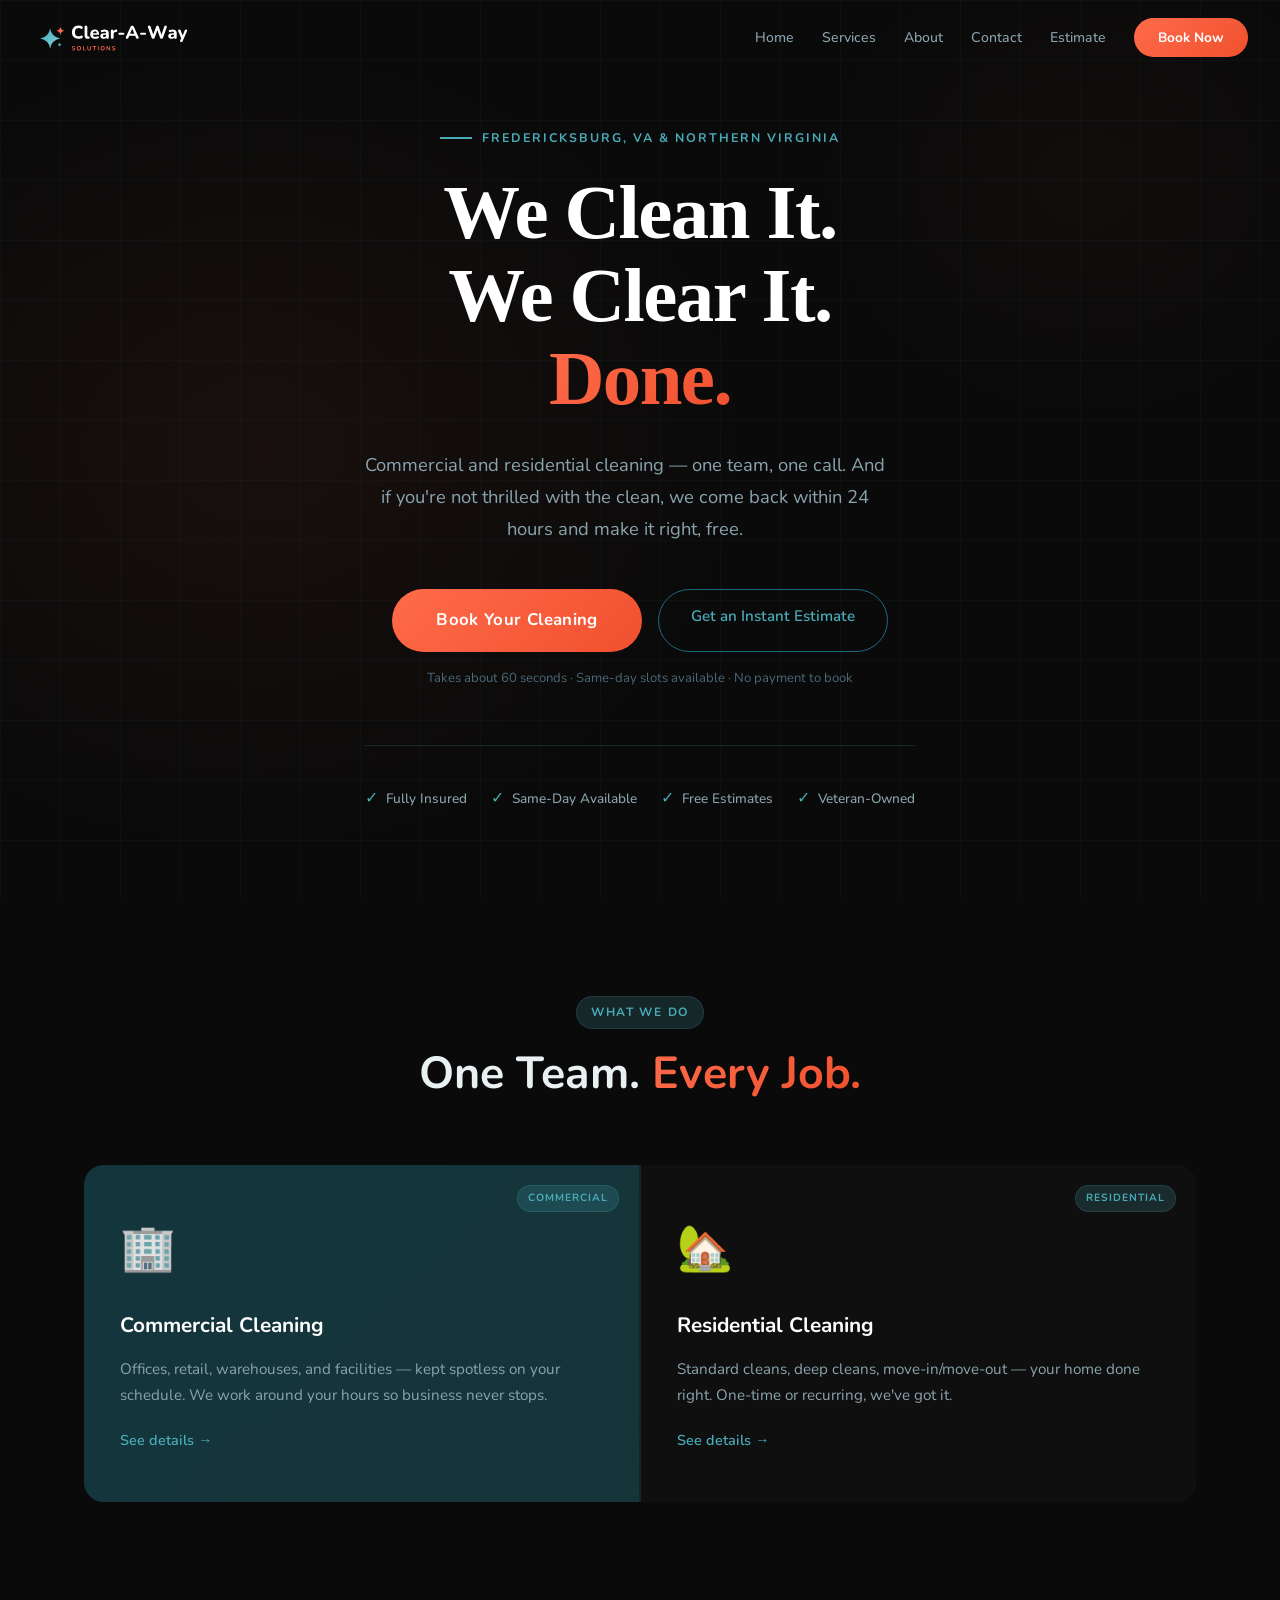
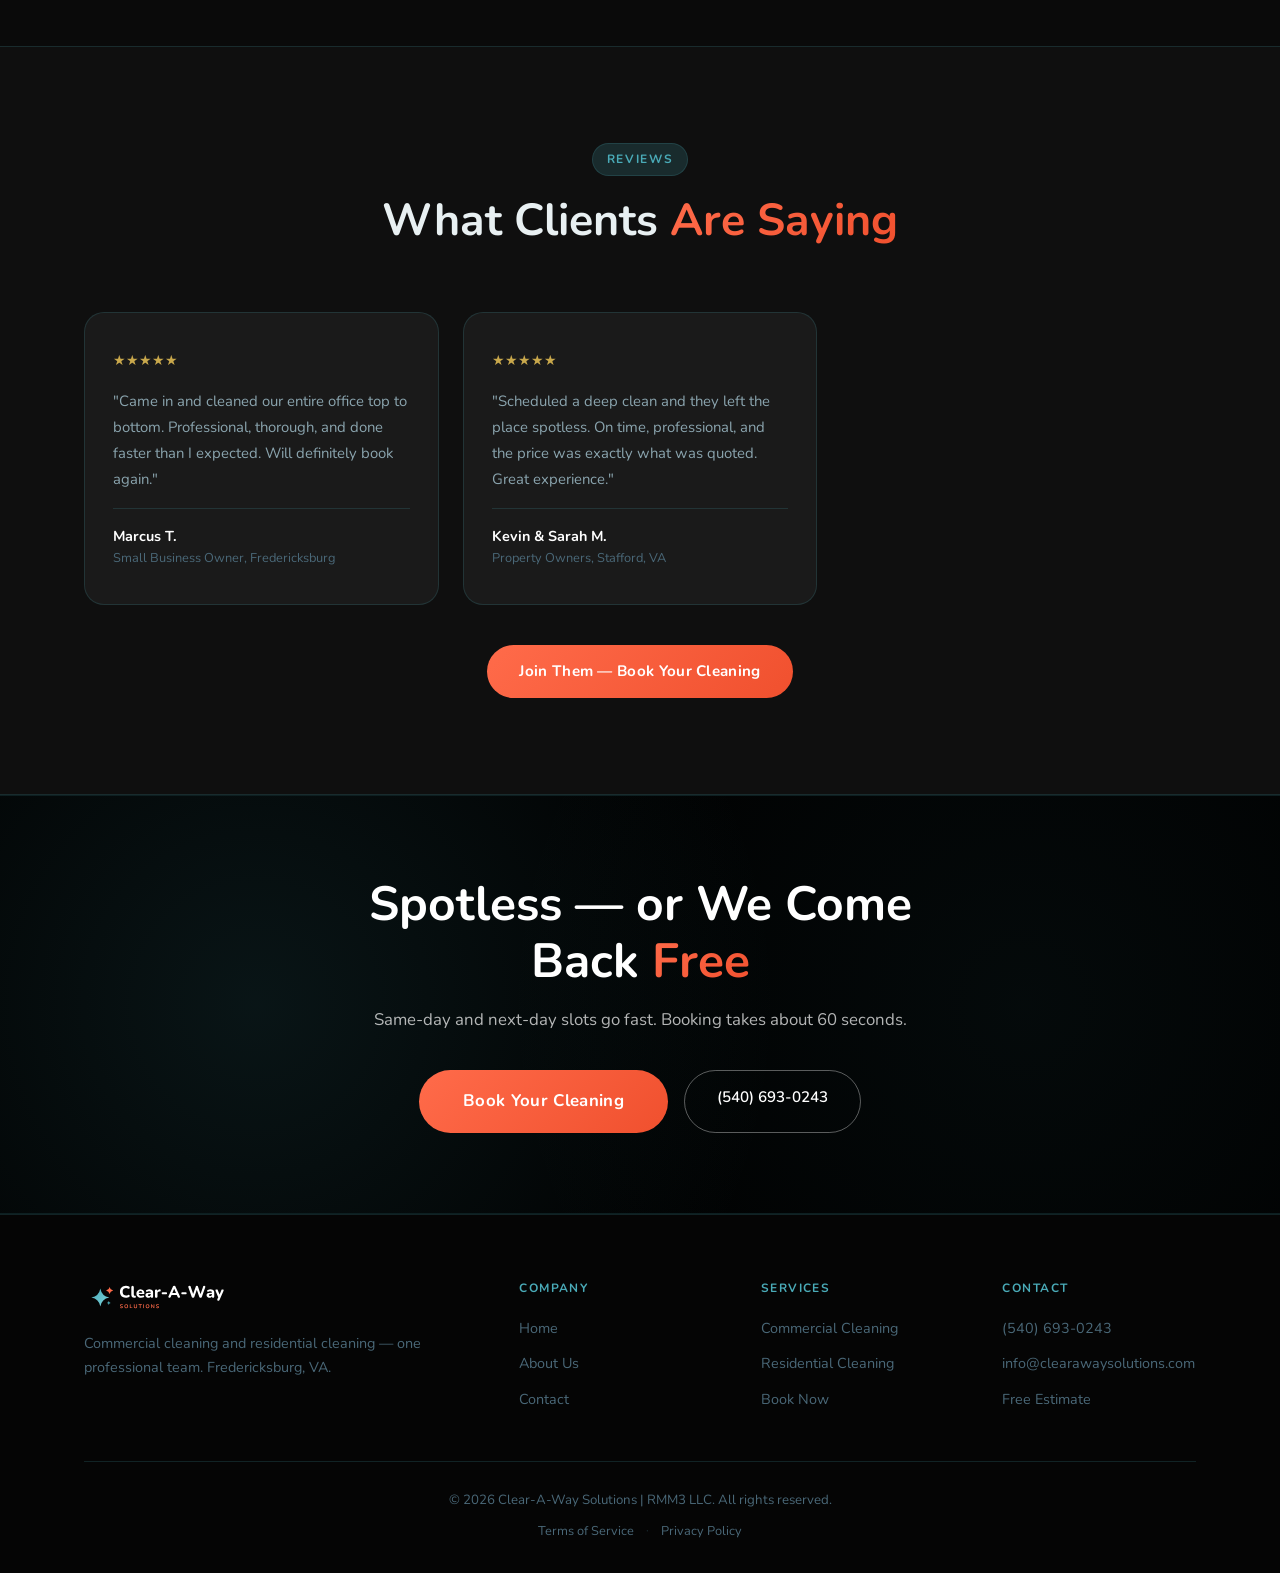
==== commit cb686bbe: "Site-wide booking push: guarantee-led hooks, CTAs on every page, sticky mobile book bar - Hero: re-c" ====
--- a/index.html
+++ b/index.html
@@ -80,11 +80,12 @@
     <div class="hero-content">
       <p class="hero-eyebrow">Fredericksburg, VA &amp; Northern Virginia</p>
       <h1>We Clean It.<br/>We Clear It.<br/><span class="gradient-text">Done.</span></h1>
-      <p class="hero-sub">Commercial cleaning and residential cleaning — one team, one call. Done right.</p>
+      <p class="hero-sub">Commercial and residential cleaning — one team, one call. And if you're not thrilled with the clean, we come back within 24 hours and make it right, free.</p>
       <div class="hero-actions">
-        <a href="book" class="btn-primary large">Book a Service</a>
-        <a href="tel:+15406930243" class="btn-ghost">Call (540) 693-0243</a>
-      </div>
+        <a href="book" class="btn-primary large">Book Your Cleaning</a>
+        <a href="estimate" class="btn-ghost">Get an Instant Estimate</a>
+      </div>
+      <p class="cta-microcopy">Takes about 60 seconds &middot; Same-day slots available &middot; No payment to book</p>
       <div class="hero-badges">
         <div class="hero-badge"><span class="hero-badge-icon">✓</span> Fully Insured</div>
         <div class="hero-badge"><span class="hero-badge-icon">✓</span> Same-Day Available</div>
@@ -145,16 +146,19 @@
           </div>
         </div>
       </div>
+      <div class="testimonials-cta">
+        <a href="book" class="btn-primary">Join Them — Book Your Cleaning</a>
+      </div>
     </div>
   </section>
 
   <!-- CTA Band -->
   <section class="cta-band">
     <div class="cta-band-inner">
-      <h2>Ready to Get<br/><span class="gradient-text">Started?</span></h2>
-      <p>Book online or call. Same-day estimates available.</p>
+      <h2>Spotless — or We Come Back <span class="gradient-text">Free</span></h2>
+      <p>Same-day and next-day slots go fast. Booking takes about 60 seconds.</p>
       <div class="cta-band-actions">
-        <a href="book" class="btn-primary large">Book a Service</a>
+        <a href="book" class="btn-primary large">Book Your Cleaning</a>
         <a href="tel:+15406930243" class="btn-ghost">(540) 693-0243</a>
       </div>
     </div>
--- a/styles.css
+++ b/styles.css
@@ -612,6 +612,69 @@
 .book-cal-header > p { color: var(--text-mid); line-height: 1.8; }
 #cal-embed { min-height: 700px; width: 100%; border-radius: var(--radius-lg); overflow: hidden; }
 
+/* Hero CTA microcopy */
+.cta-microcopy { margin-top: 16px; font-size: 0.82rem; color: var(--text-light); }
+
+/* Testimonials CTA */
+.testimonials-cta { text-align: center; margin-top: 40px; }
+
+/* Sticky mobile book bar */
+.sticky-book-bar {
+  position: fixed;
+  bottom: 0; left: 0; right: 0;
+  z-index: 90;
+  display: none;
+  padding: 10px 16px calc(10px + env(safe-area-inset-bottom));
+  background: rgba(10, 10, 10, 0.96);
+  backdrop-filter: blur(12px);
+  border-top: 1px solid var(--border);
+}
+.sticky-book-btn {
+  display: block;
+  text-align: center;
+  background: linear-gradient(135deg, var(--coral), var(--coral-dark));
+  color: var(--white);
+  padding: 14px;
+  border-radius: 50px;
+  font-weight: 700;
+  font-size: 0.95rem;
+  text-decoration: none;
+  box-shadow: 0 4px 16px var(--coral-glow);
+}
+@media (max-width: 768px) {
+  .sticky-book-bar { display: block; }
+  body.has-book-bar { padding-bottom: 76px; }
+}
+
+/* Book page hook */
+.hook-points {
+  display: flex;
+  justify-content: center;
+  gap: 28px;
+  flex-wrap: wrap;
+  margin-top: 28px;
+}
+.hook-point {
+  display: flex;
+  align-items: center;
+  gap: 8px;
+  font-size: 0.9rem;
+  color: var(--text-mid);
+}
+.hook-point strong { color: var(--text); }
+.hook-point-icon { color: var(--teal-light); font-size: 1rem; }
+.book-quote {
+  max-width: 460px;
+  margin: 28px auto 0;
+  padding: 18px 24px;
+  background: var(--bg-card);
+  border: 1px solid var(--border);
+  border-radius: var(--radius);
+}
+.book-quote .testimonial-stars { color: var(--gold); font-size: 0.85rem; margin-bottom: 6px; }
+.book-quote p { color: var(--text); font-size: 0.95rem; line-height: 1.6; font-style: italic; margin-bottom: 6px; }
+.book-quote-author { color: var(--text-light); font-size: 0.82rem; }
+
 /* ===== THANK YOU PAGE ===== */
 .thanks-section { background: var(--bg); padding: 140px 0 96px; min-height: 70vh; }
 .thanks-card {
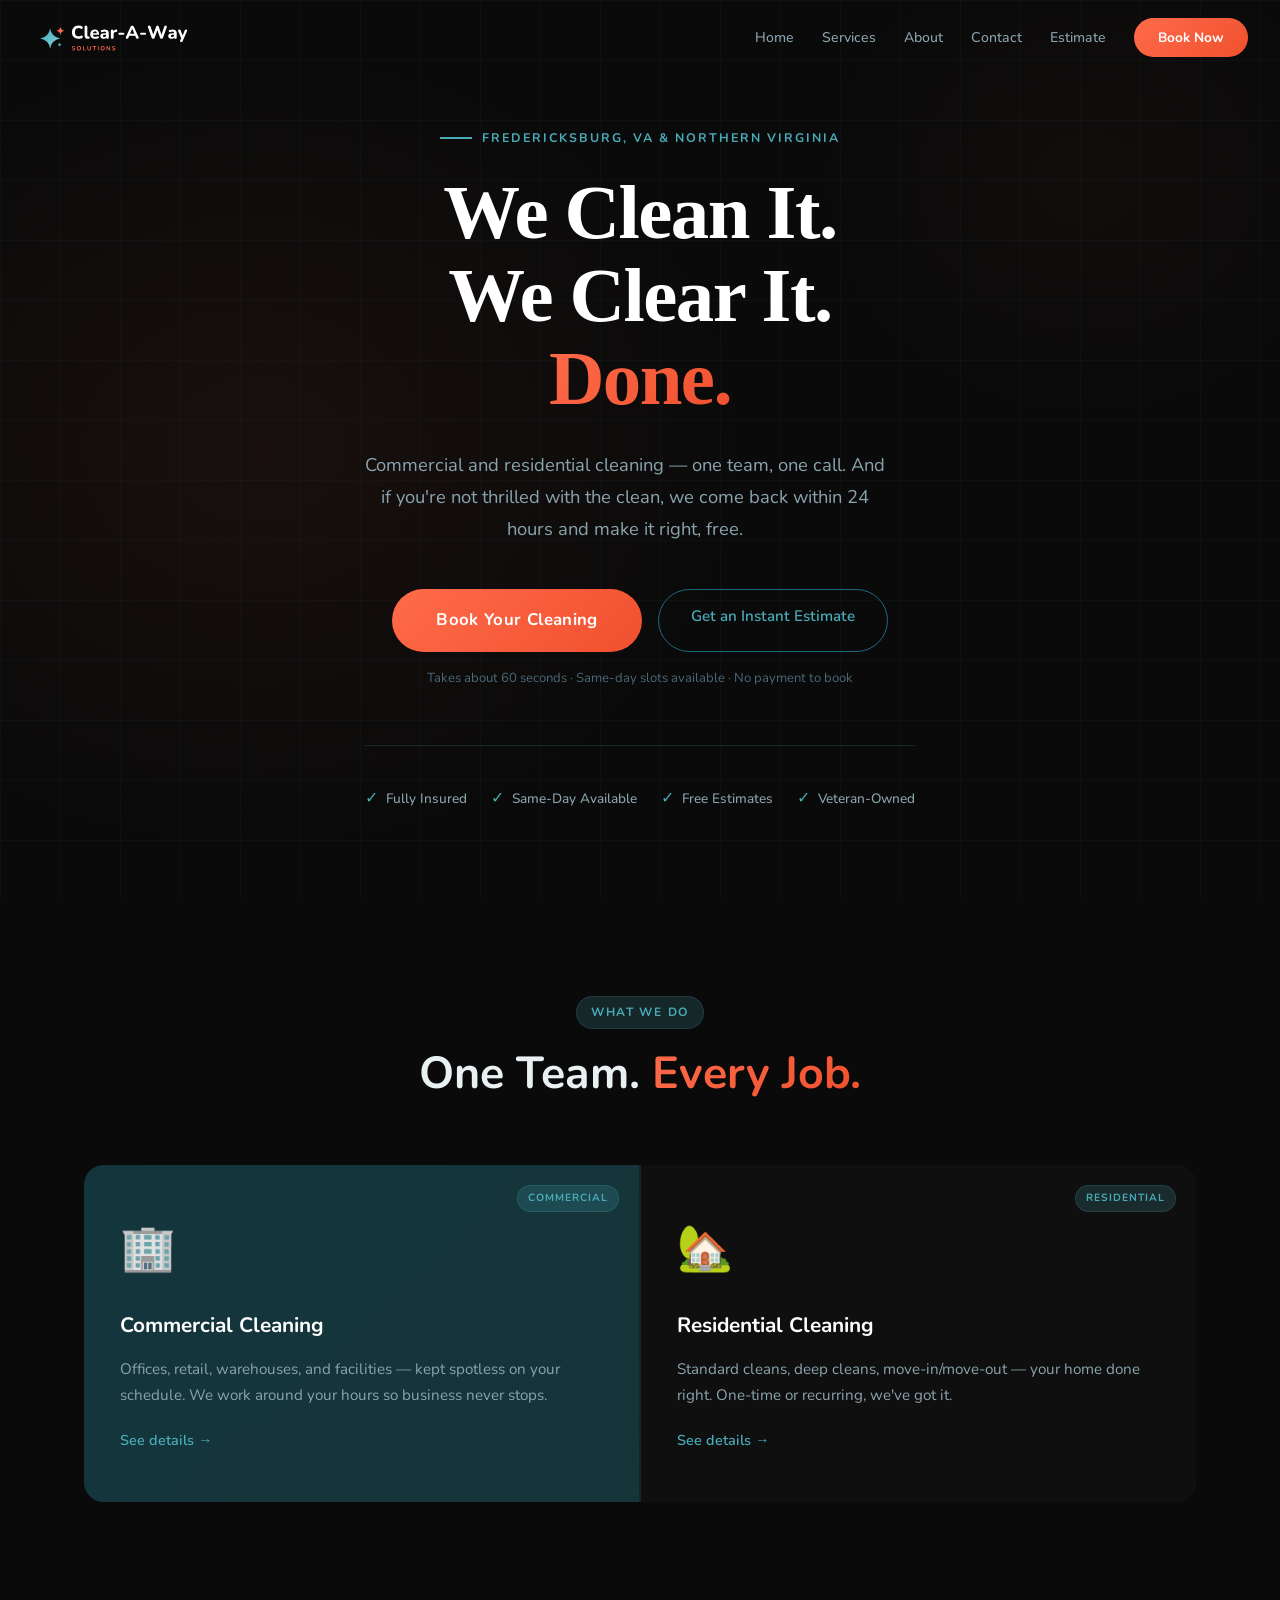
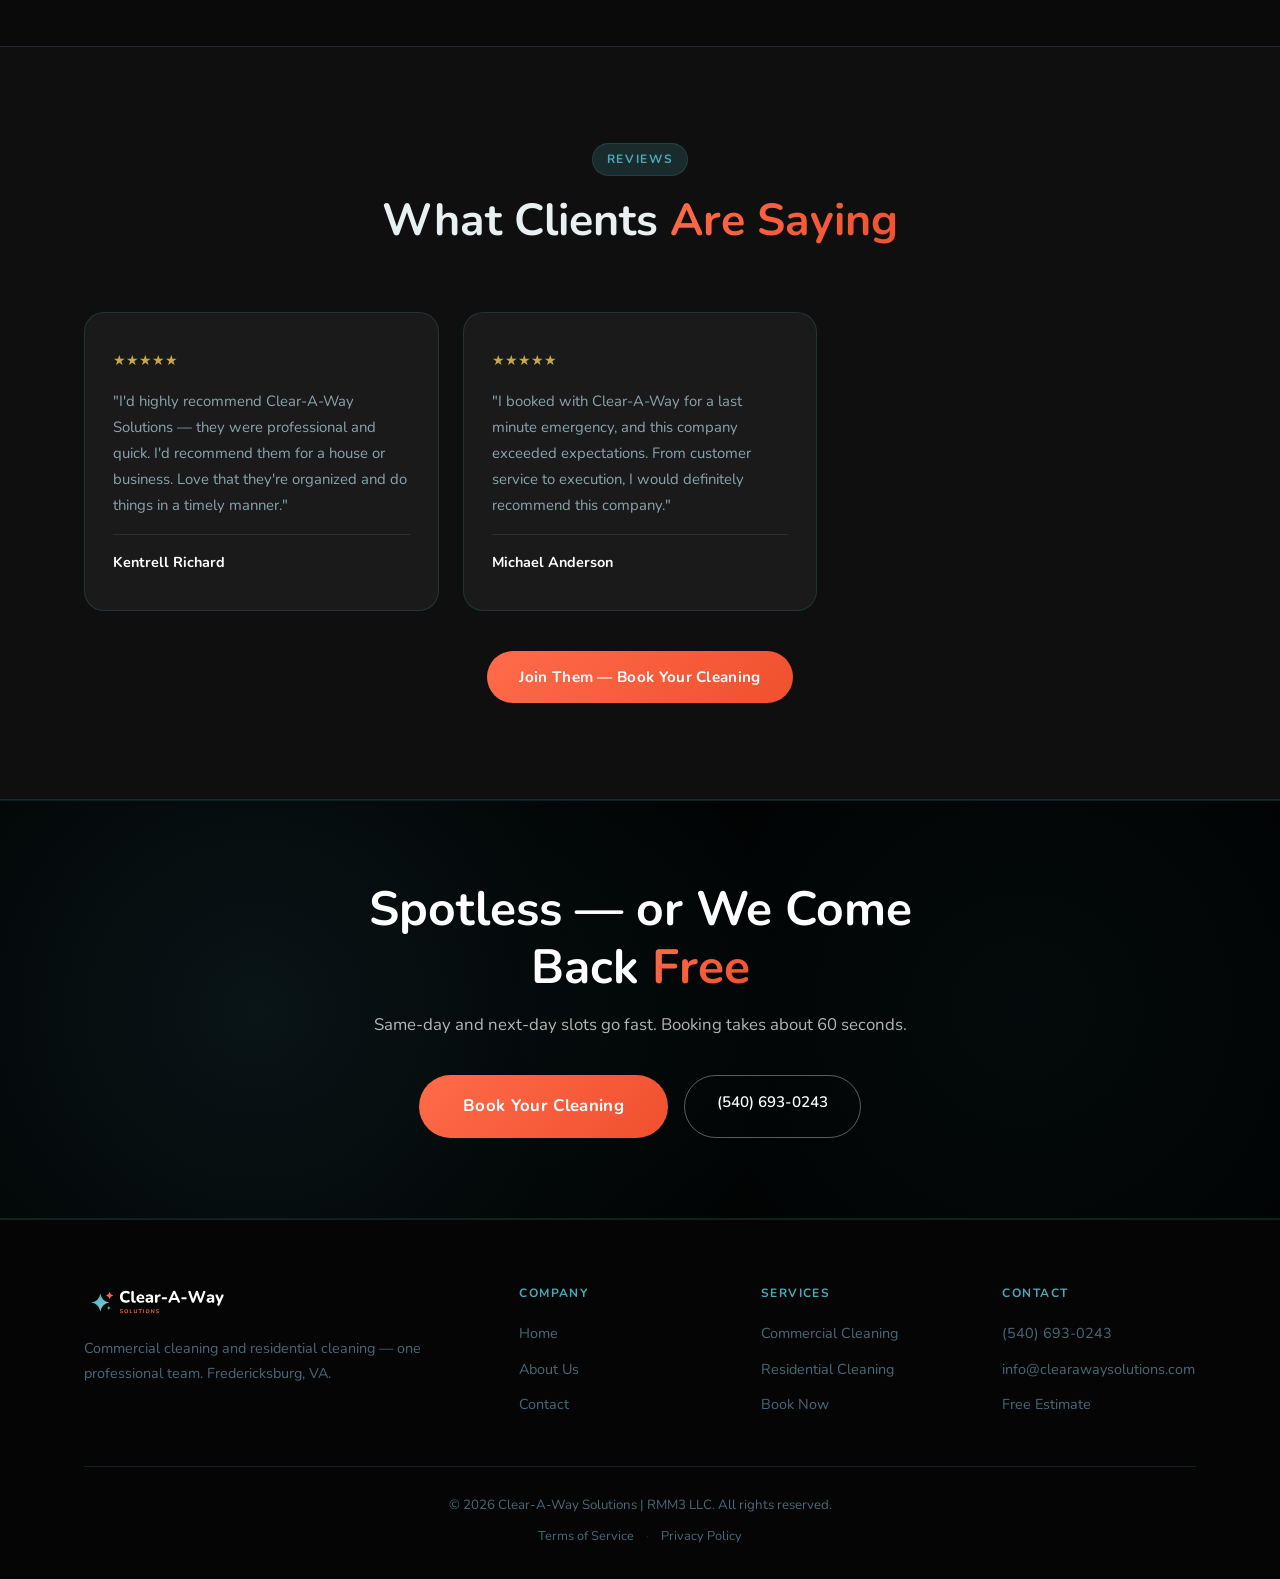
==== commit 644d521f: "Replace placeholder testimonials with real customer reviews" ====
--- a/index.html
+++ b/index.html
@@ -131,18 +131,16 @@
       <div class="testimonials-grid">
         <div class="testimonial-card">
           <div class="testimonial-stars">★★★★★</div>
-          <p class="testimonial-text">"Came in and cleaned our entire office top to bottom. Professional, thorough, and done faster than I expected. Will definitely book again."</p>
+          <p class="testimonial-text">"I'd highly recommend Clear-A-Way Solutions — they were professional and quick. I'd recommend them for a house or business. Love that they're organized and do things in a timely manner."</p>
           <div class="testimonial-author">
-            <div class="testimonial-name">Marcus T.</div>
-            <div class="testimonial-role">Small Business Owner, Fredericksburg</div>
+            <div class="testimonial-name">Kentrell Richard</div>
           </div>
         </div>
         <div class="testimonial-card">
           <div class="testimonial-stars">★★★★★</div>
-          <p class="testimonial-text">"Scheduled a deep clean and they left the place spotless. On time, professional, and the price was exactly what was quoted. Great experience."</p>
+          <p class="testimonial-text">"I booked with Clear-A-Way for a last minute emergency, and this company exceeded expectations. From customer service to execution, I would definitely recommend this company."</p>
           <div class="testimonial-author">
-            <div class="testimonial-name">Kevin &amp; Sarah M.</div>
-            <div class="testimonial-role">Property Owners, Stafford, VA</div>
+            <div class="testimonial-name">Michael Anderson</div>
           </div>
         </div>
       </div>
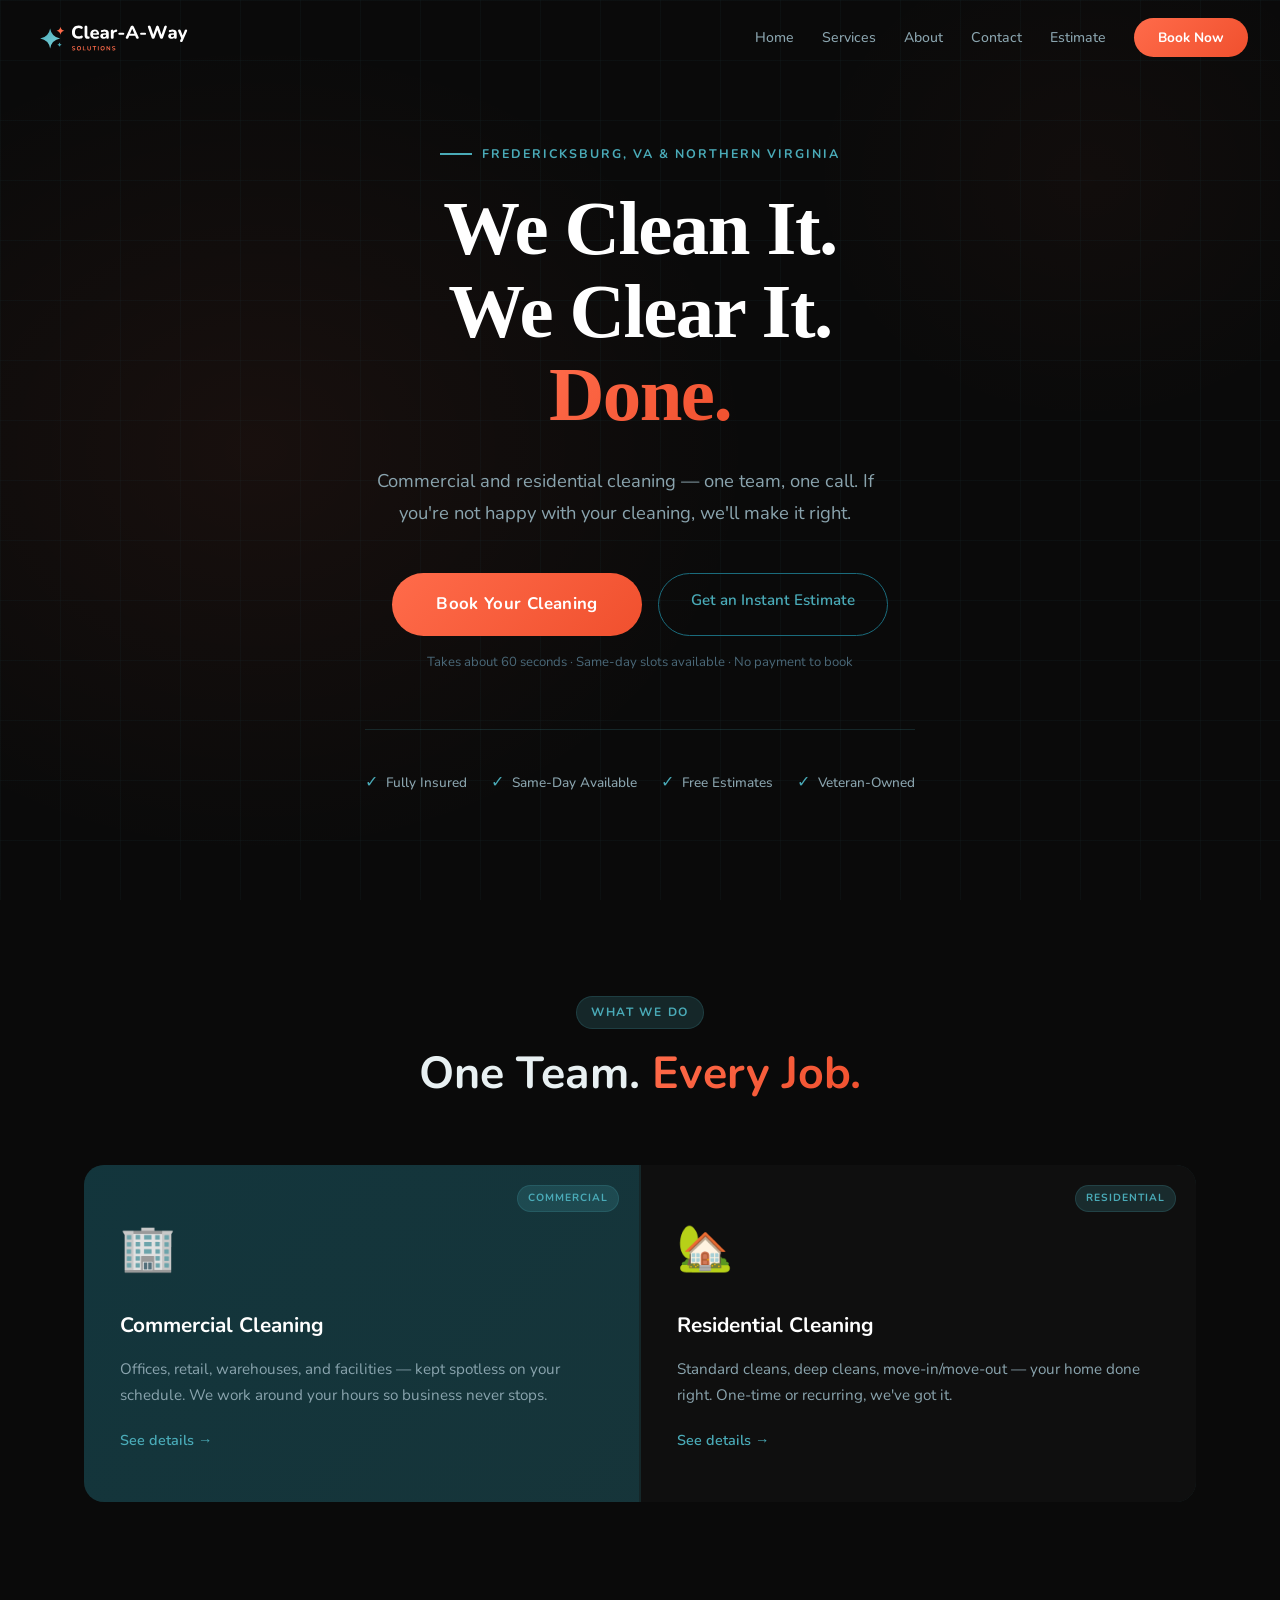
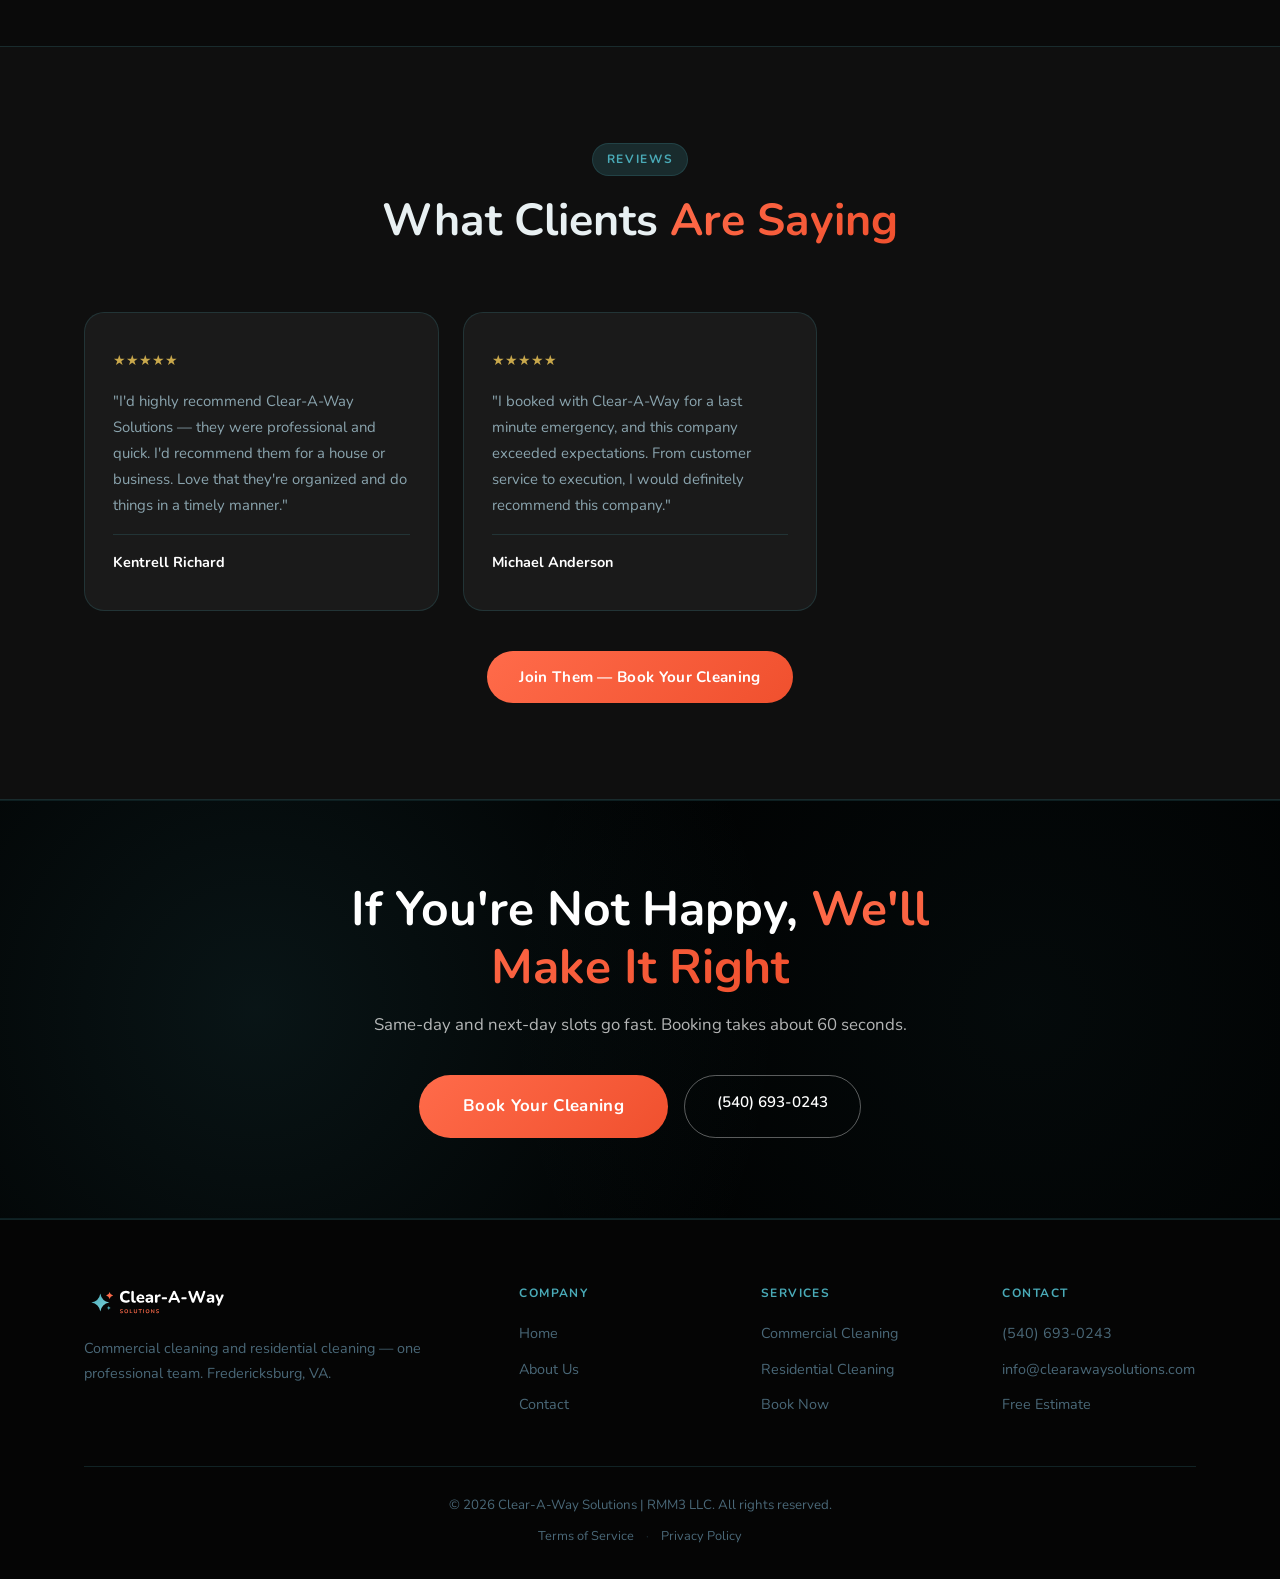
==== commit 4a1ff40d: "Soften guarantee copy sitewide: 'not happy, we'll make it right' — no 'free' mentions" ====
--- a/index.html
+++ b/index.html
@@ -80,7 +80,7 @@
     <div class="hero-content">
       <p class="hero-eyebrow">Fredericksburg, VA &amp; Northern Virginia</p>
       <h1>We Clean It.<br/>We Clear It.<br/><span class="gradient-text">Done.</span></h1>
-      <p class="hero-sub">Commercial and residential cleaning — one team, one call. And if you're not thrilled with the clean, we come back within 24 hours and make it right, free.</p>
+      <p class="hero-sub">Commercial and residential cleaning — one team, one call. If you're not happy with your cleaning, we'll make it right.</p>
       <div class="hero-actions">
         <a href="book" class="btn-primary large">Book Your Cleaning</a>
         <a href="estimate" class="btn-ghost">Get an Instant Estimate</a>
@@ -153,7 +153,7 @@
   <!-- CTA Band -->
   <section class="cta-band">
     <div class="cta-band-inner">
-      <h2>Spotless — or We Come Back <span class="gradient-text">Free</span></h2>
+      <h2>If You're Not Happy, <span class="gradient-text">We'll Make It Right</span></h2>
       <p>Same-day and next-day slots go fast. Booking takes about 60 seconds.</p>
       <div class="cta-band-actions">
         <a href="book" class="btn-primary large">Book Your Cleaning</a>
--- a/styles.css
+++ b/styles.css
@@ -607,6 +607,9 @@
 
 /* ===== BOOK PAGE ===== */
 .book-section { background: var(--bg); padding: 120px 0 80px; }
+.book-cal-header.compact { margin-bottom: 24px; }
+.book-cal-header.compact h2 { font-size: clamp(1.5rem, 3vw, 2.1rem); }
+.book-cal-header.compact p { font-size: 0.9rem; }
 .book-cal-header { text-align: center; max-width: 640px; margin: 0 auto 40px; }
 .book-cal-header h2 { font-size: clamp(1.8rem, 3.5vw, 2.6rem); font-weight: 800; color: var(--white); margin-bottom: 12px; }
 .book-cal-header > p { color: var(--text-mid); line-height: 1.8; }
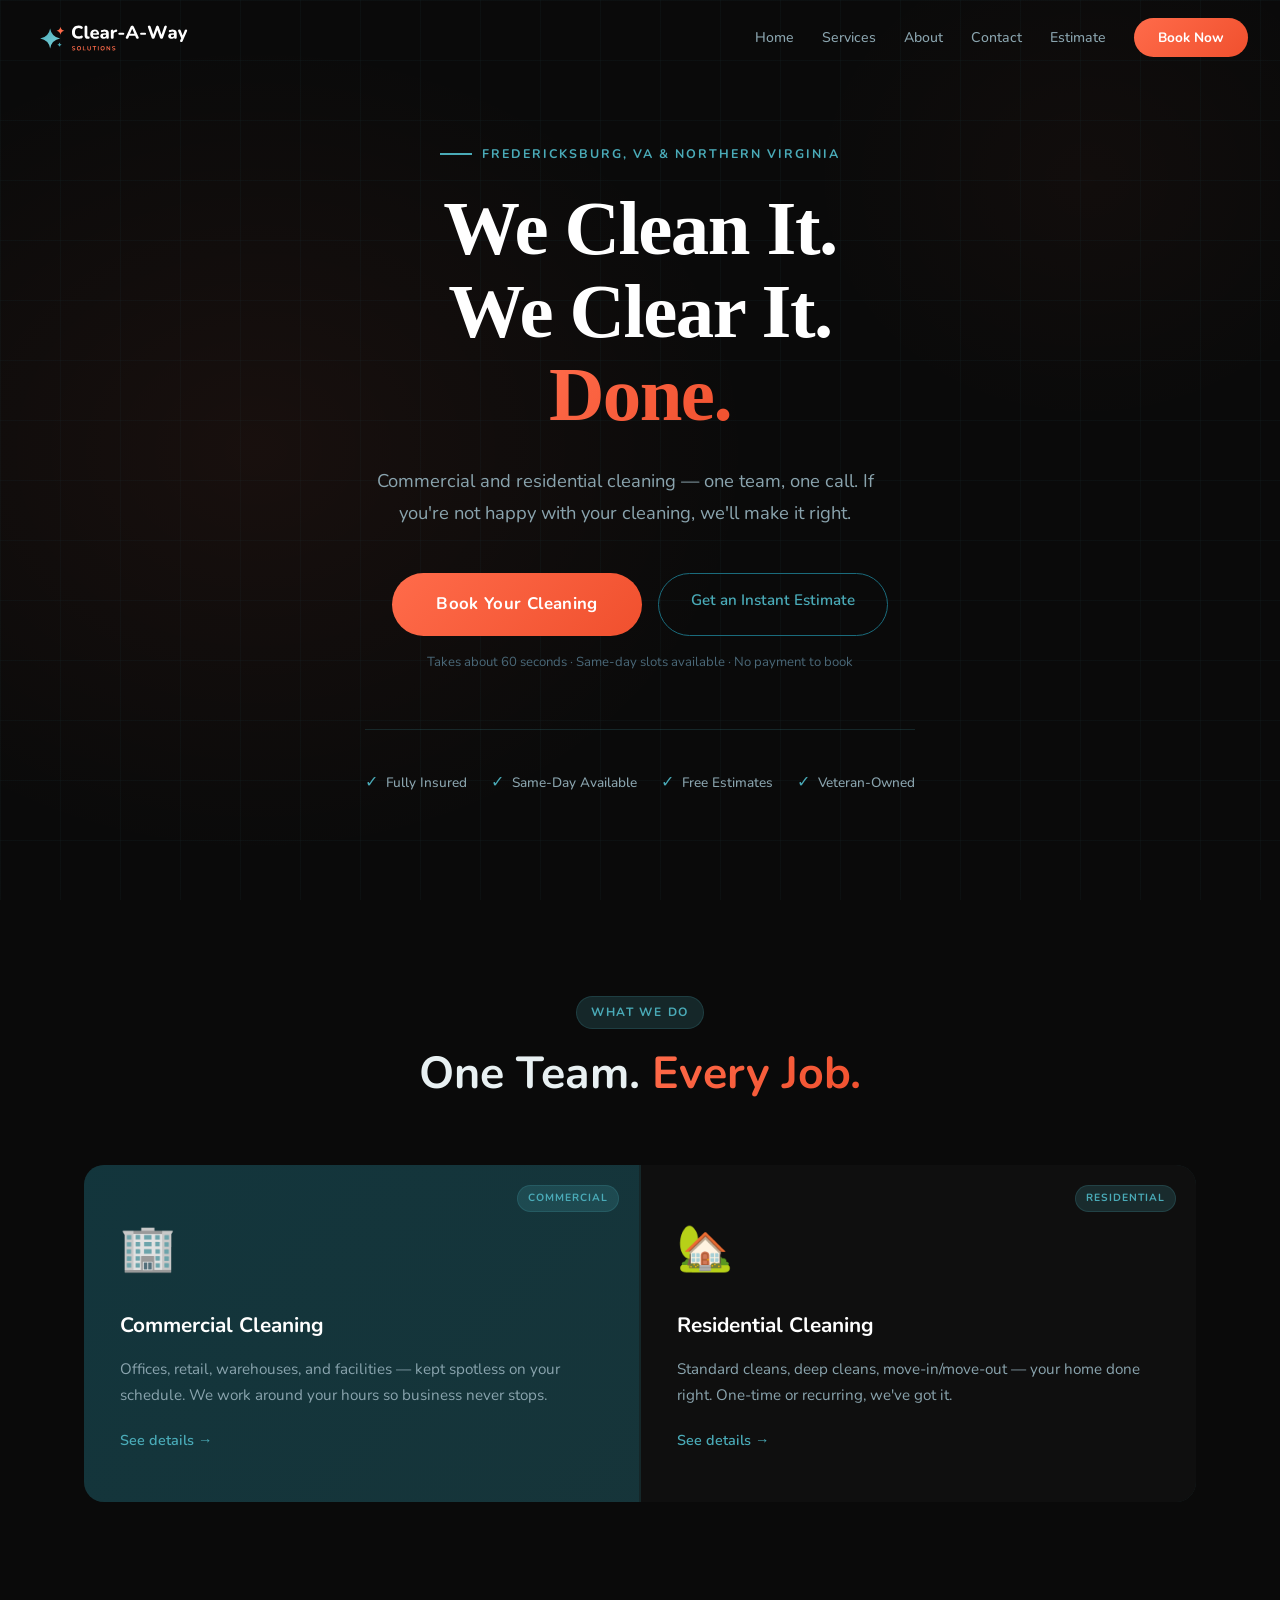
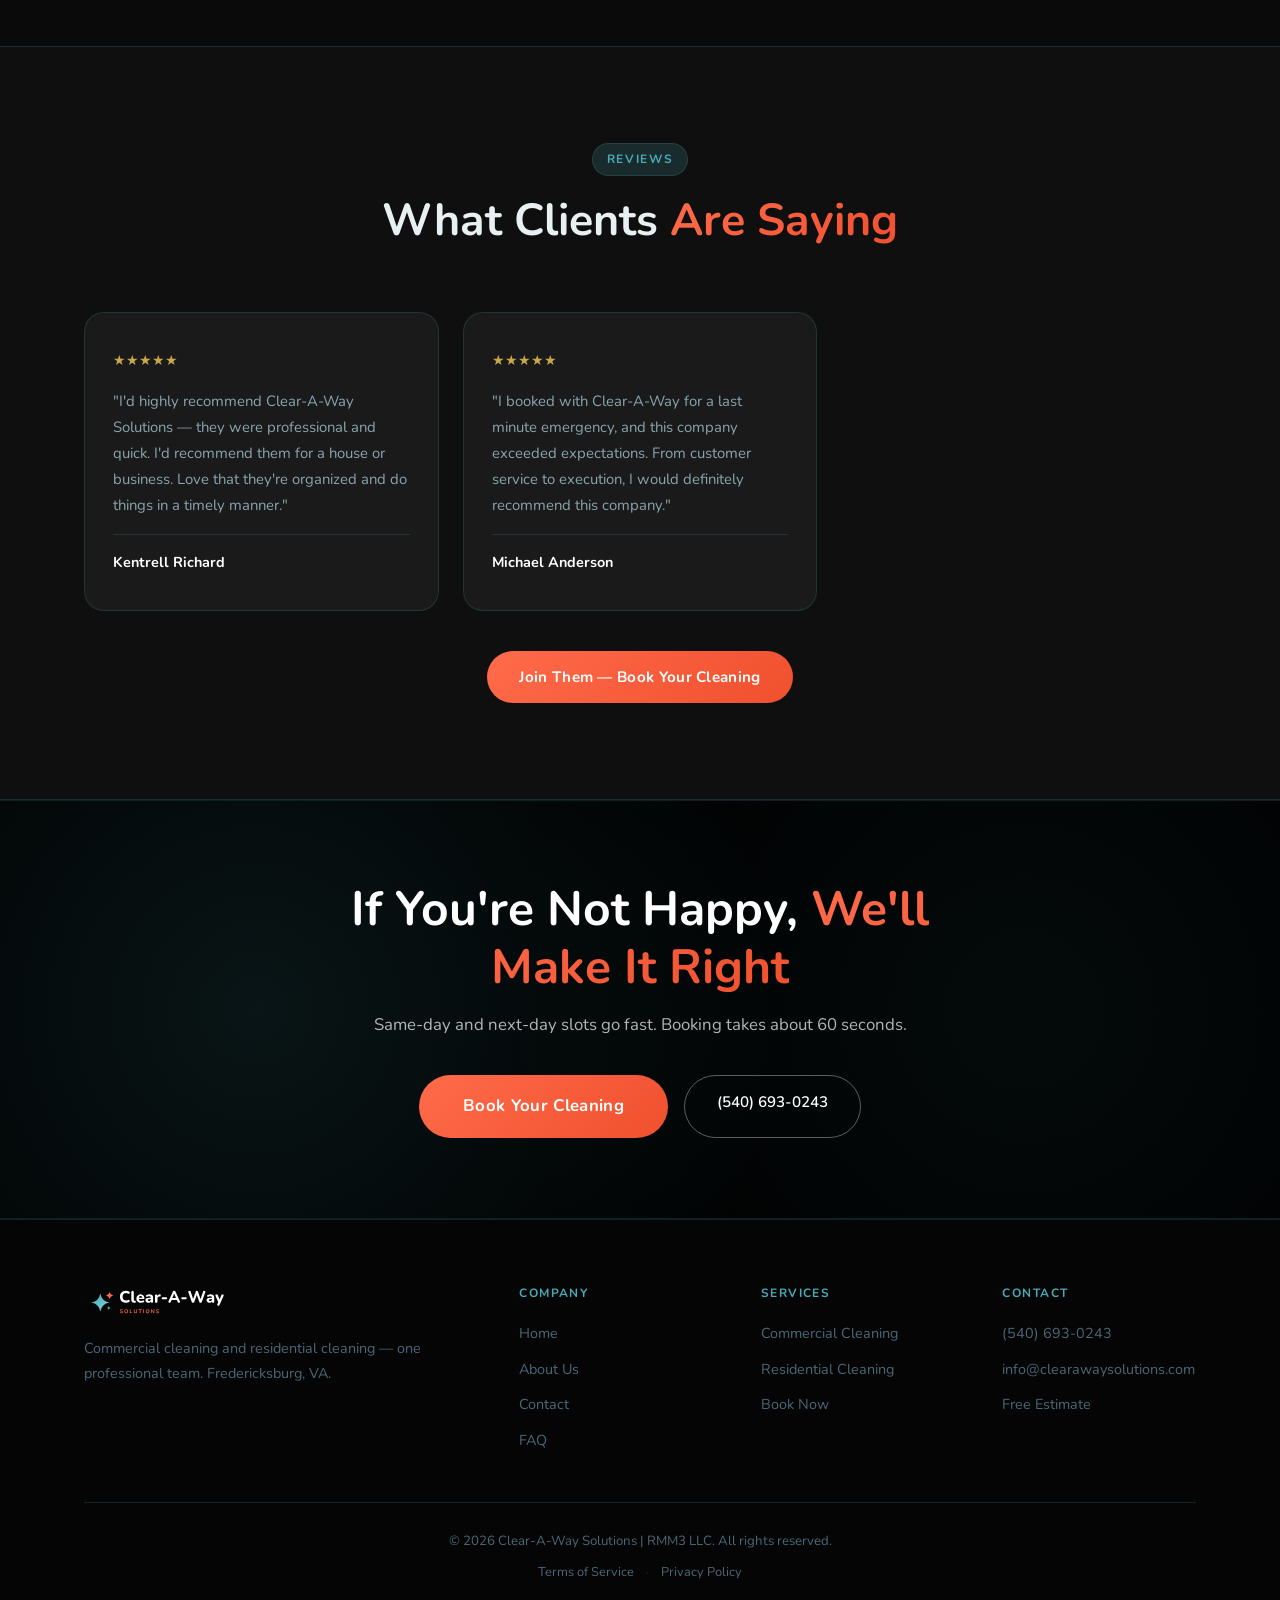
==== commit 0222f1b1: "Add FAQ page with accordion + FAQ schema; footer links; 'satisfaction guaranteed' wording - /faq: 8 " ====
--- a/index.html
+++ b/index.html
@@ -178,6 +178,7 @@
             <li><a href="/">Home</a></li>
             <li><a href="about">About Us</a></li>
             <li><a href="contact">Contact</a></li>
+            <li><a href="faq">FAQ</a></li>
           </ul>
         </div>
         <div class="footer-links">
--- a/styles.css
+++ b/styles.css
@@ -678,6 +678,52 @@
 .book-quote p { color: var(--text); font-size: 0.95rem; line-height: 1.6; font-style: italic; margin-bottom: 6px; }
 .book-quote-author { color: var(--text-light); font-size: 0.82rem; }
 
+/* ===== FAQ PAGE ===== */
+.faq-section { background: var(--bg); padding: 140px 0 96px; }
+.faq-list { max-width: 760px; margin: 0 auto; display: flex; flex-direction: column; gap: 12px; }
+.faq-item {
+  background: var(--bg-card);
+  border: 1px solid var(--border);
+  border-radius: var(--radius);
+  overflow: hidden;
+  transition: border-color 0.2s;
+}
+.faq-item:hover { border-color: var(--teal-light); }
+.faq-item summary {
+  list-style: none;
+  cursor: pointer;
+  padding: 18px 48px 18px 22px;
+  color: var(--white);
+  font-weight: 700;
+  font-size: 1rem;
+  position: relative;
+}
+.faq-item summary::-webkit-details-marker { display: none; }
+.faq-item summary::after {
+  content: '+';
+  position: absolute;
+  right: 20px;
+  top: 50%;
+  transform: translateY(-50%);
+  color: var(--teal-light);
+  font-size: 1.4rem;
+  font-weight: 600;
+  transition: transform 0.2s;
+}
+.faq-item[open] summary::after { content: '−'; }
+.faq-item p {
+  padding: 0 22px 18px;
+  color: var(--text-mid);
+  line-height: 1.75;
+  font-size: 0.95rem;
+}
+.faq-item p a { color: var(--teal-light); font-weight: 700; }
+@media (max-width: 600px) {
+  .faq-section { padding: 120px 0 72px; }
+  .faq-item summary { font-size: 0.95rem; padding: 16px 44px 16px 18px; }
+  .faq-item p { padding: 0 18px 16px; }
+}
+
 /* ===== THANK YOU PAGE ===== */
 .thanks-section { background: var(--bg); padding: 140px 0 96px; min-height: 70vh; }
 .thanks-card {
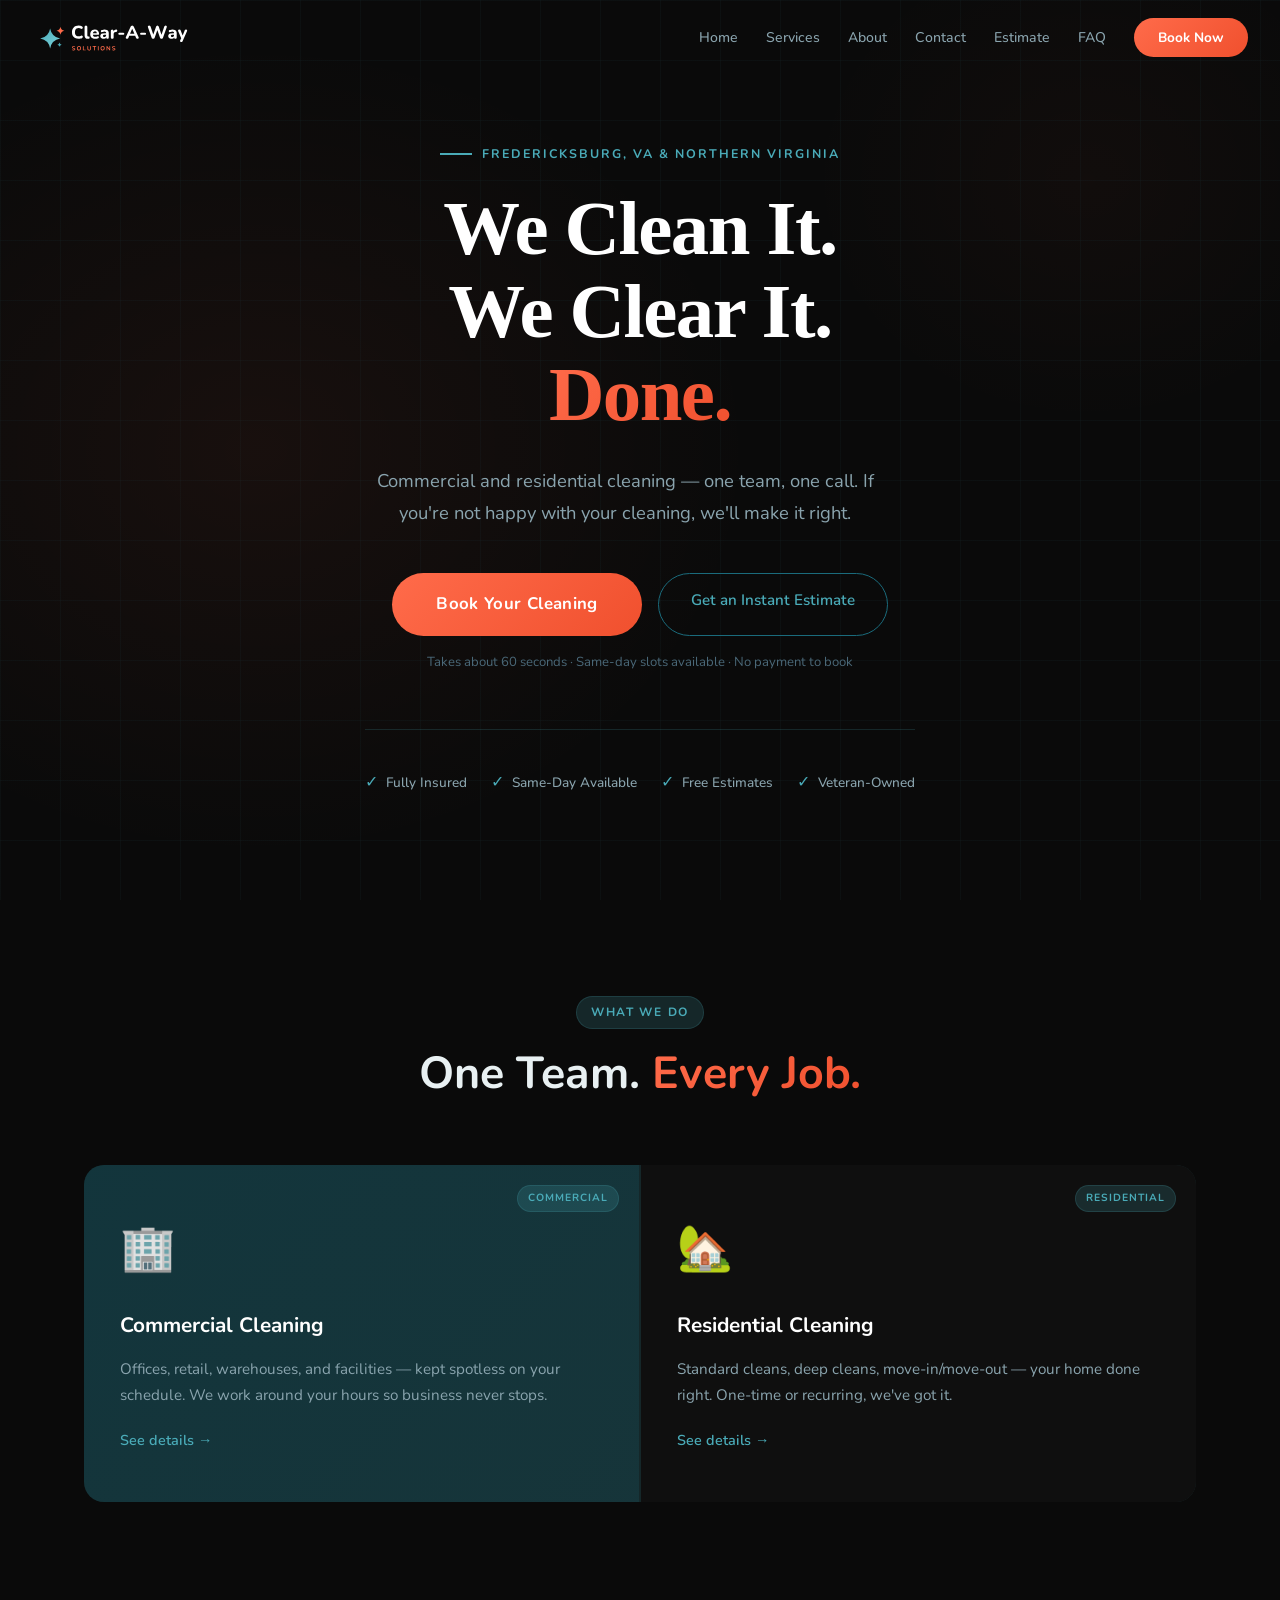
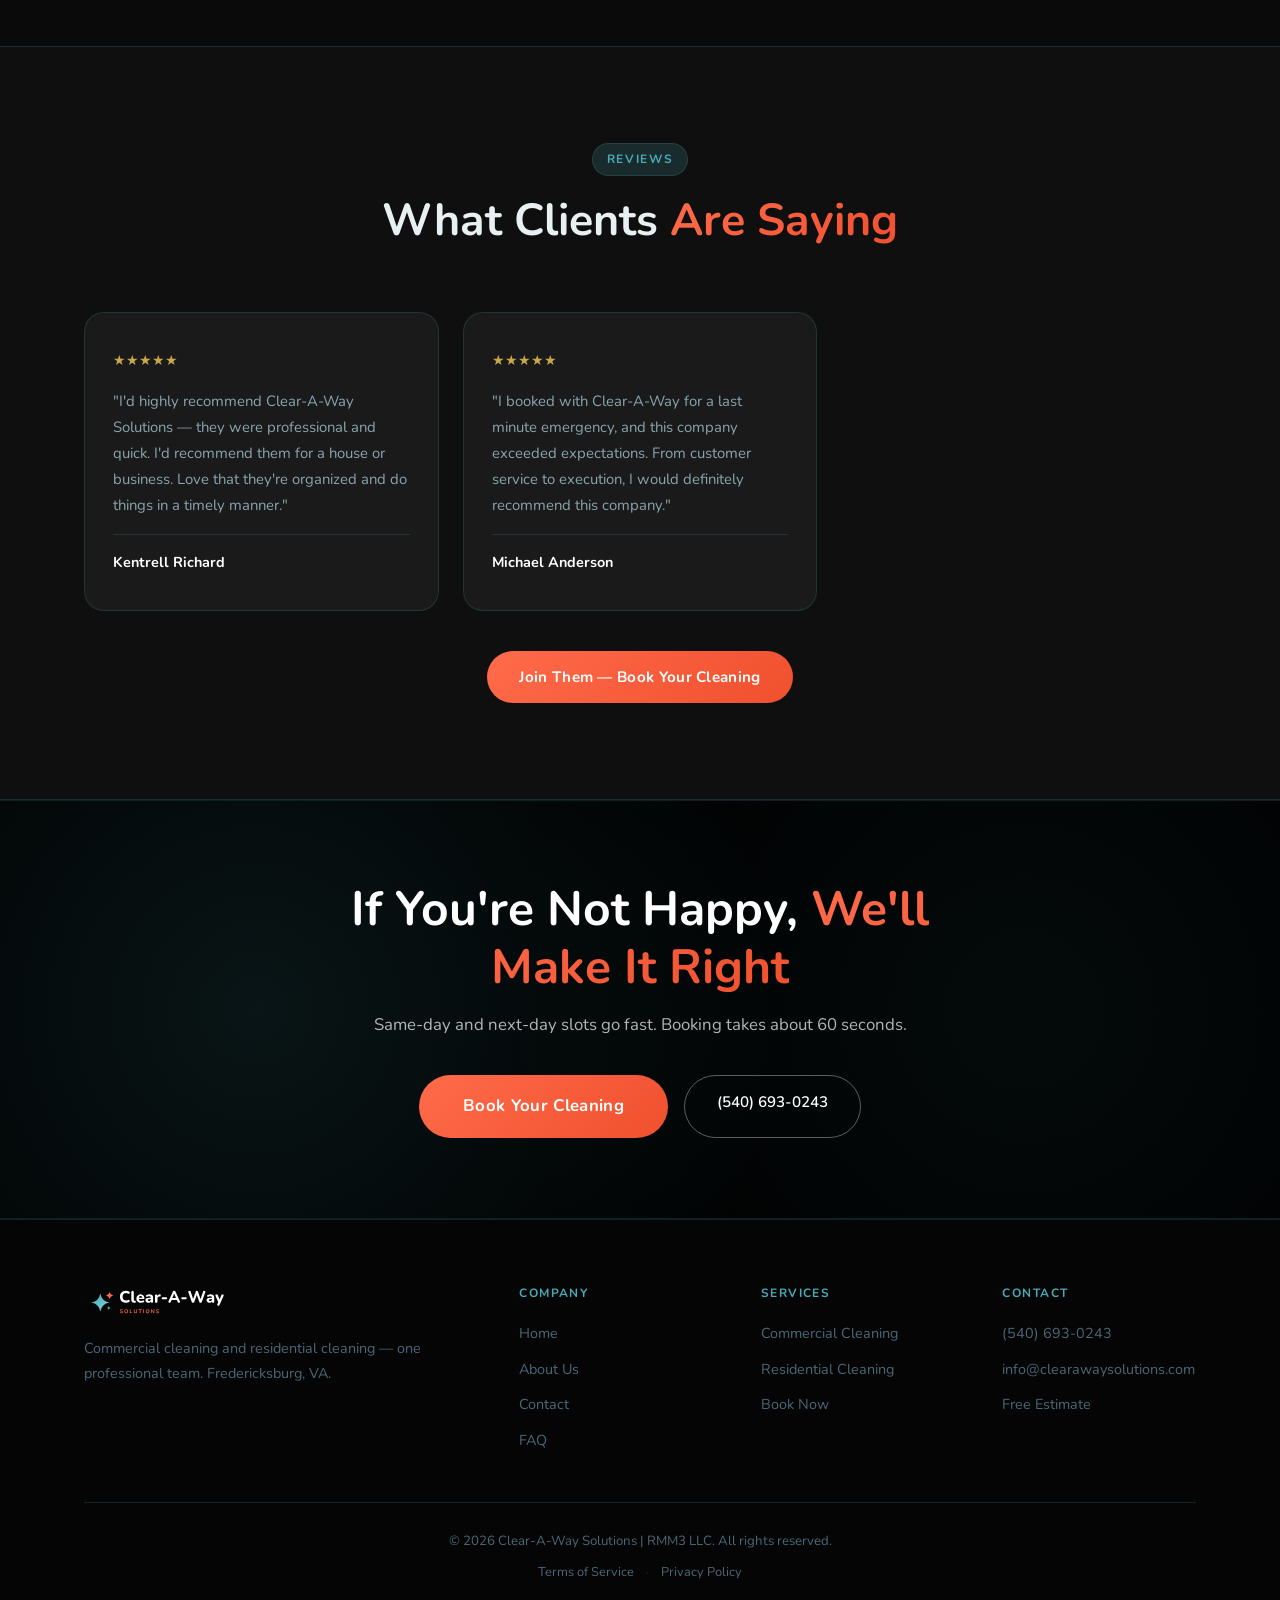
==== commit c24d7fd1: "Add FAQ to main navigation on all pages" ====
--- a/index.html
+++ b/index.html
@@ -65,6 +65,7 @@
         <li><a href="about">About</a></li>
         <li><a href="contact">Contact</a></li>
         <li><a href="estimate">Estimate</a></li>
+        <li><a href="faq">FAQ</a></li>
         <li><a href="book" class="nav-cta">Book Now</a></li>
       </ul>
       <button class="hamburger" id="hamburger" aria-label="Toggle menu" aria-expanded="false">
